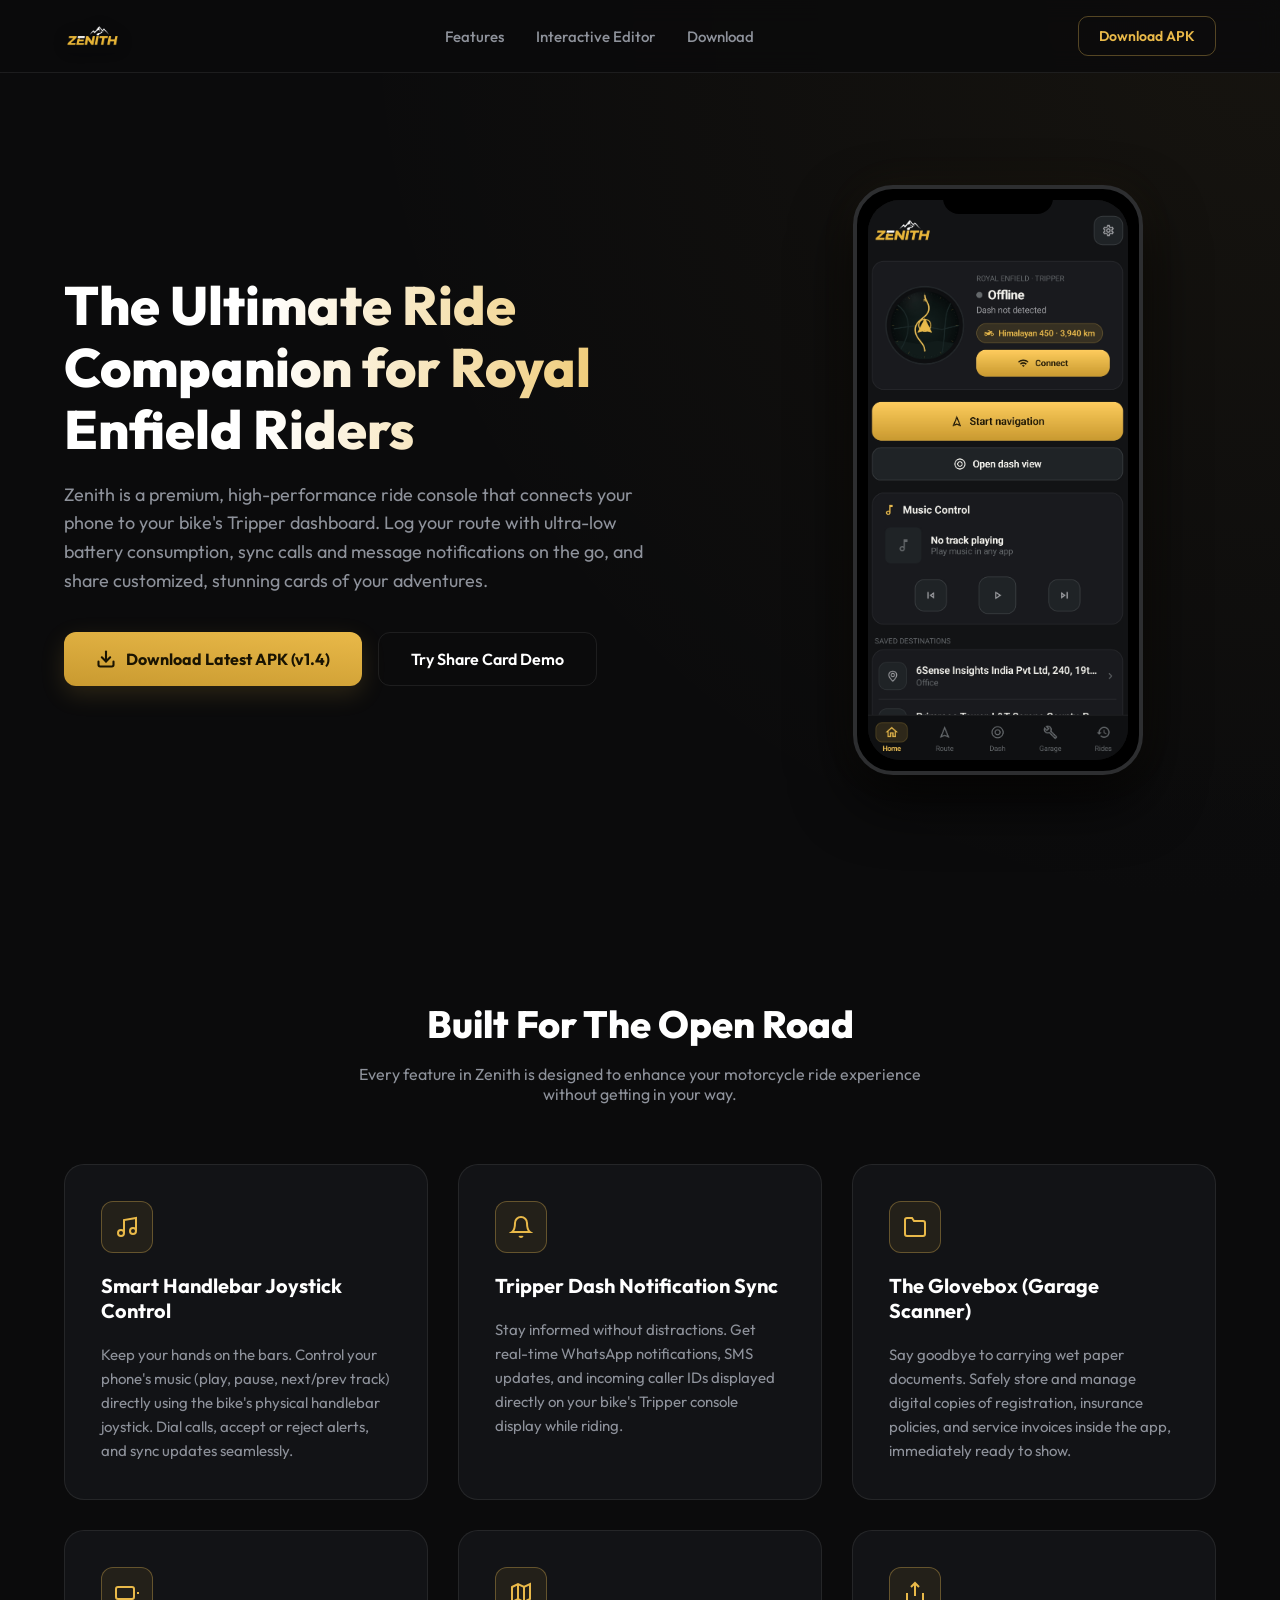
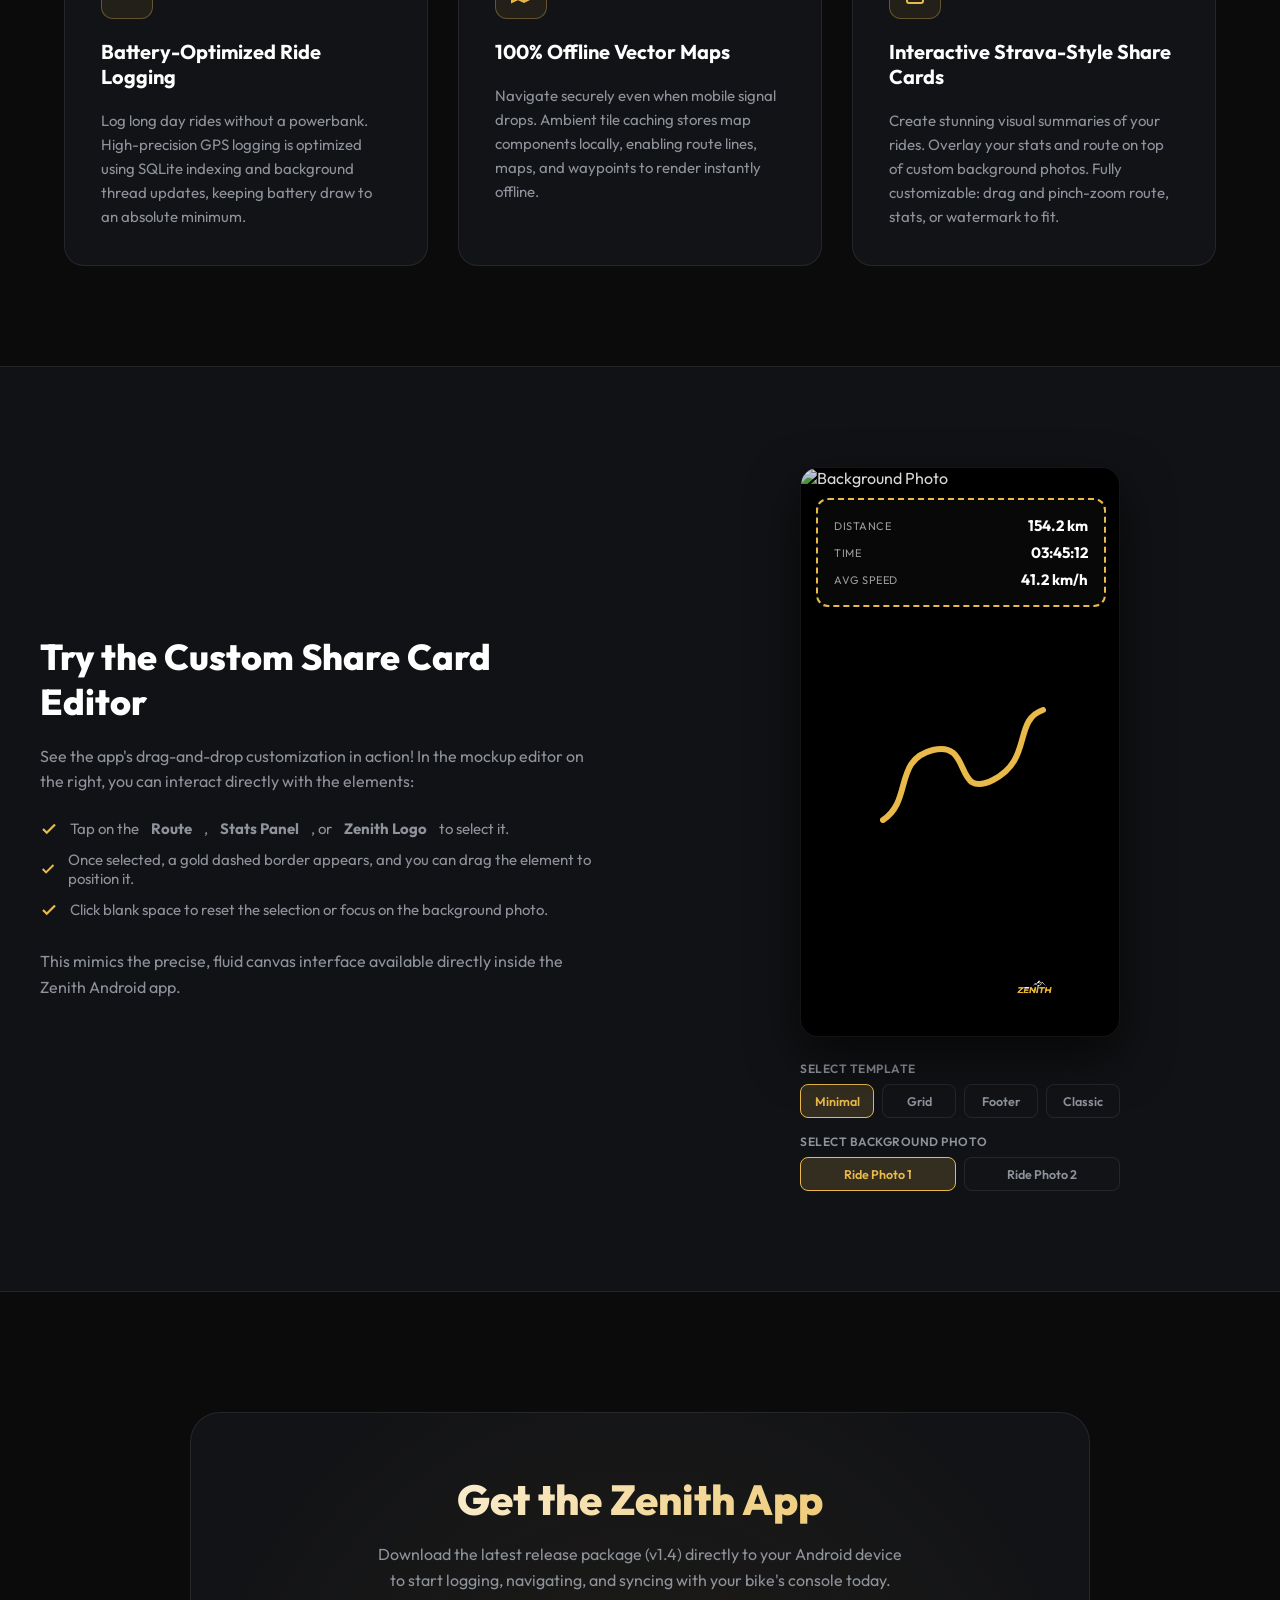
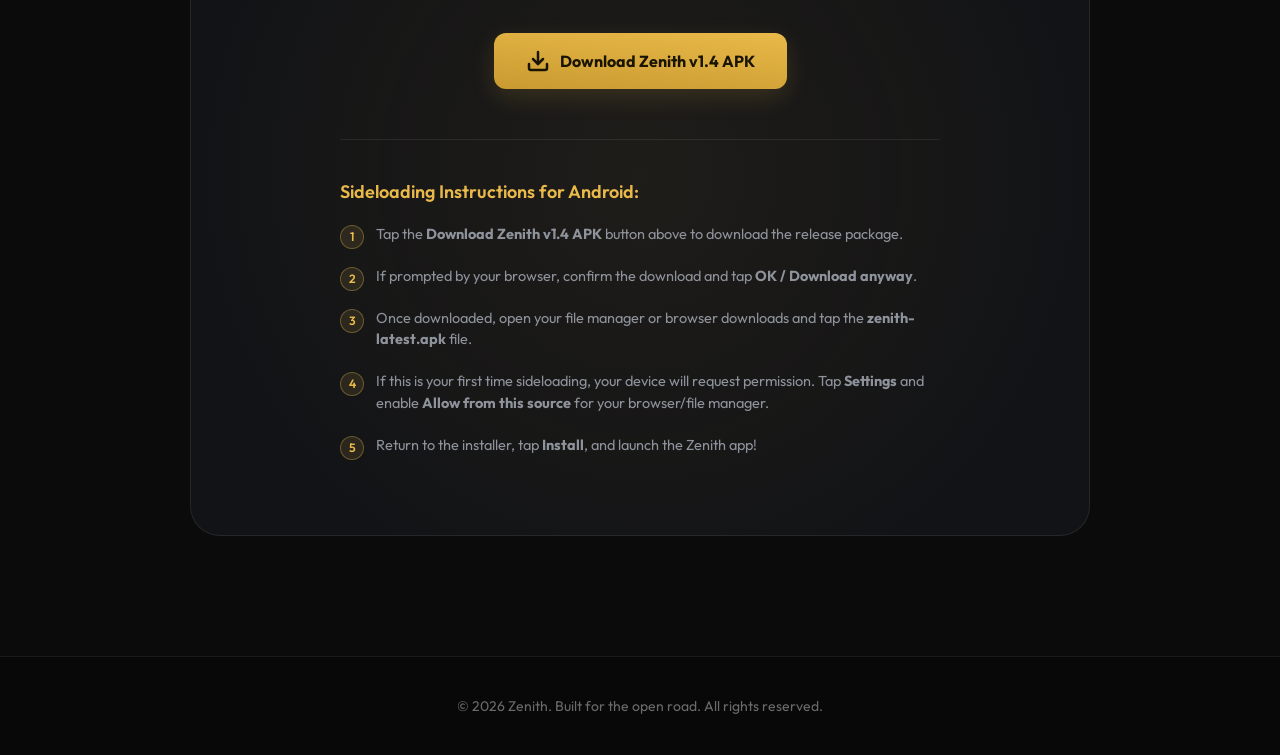
==== index.html @ 47ffc541 "feat: set default background to user ride 1, use yellow logo in header and watermark" ====
<!DOCTYPE html>
<html lang="en">
<head>
    <meta charset="UTF-8">
    <meta name="viewport" content="width=device-width, initial-scale=1.0">
    <title>Zenith — The Ultimate Ride Companion</title>
    <meta name="description" content="Zenith is a premium bike navigation, logging, and smart motorcycle console integration app. Control music via handlebars and customize beautiful sharing cards.">
    <link rel="stylesheet" href="styles.css">
</head>
<body>

    <!-- Header Navigation -->
    <header>
        <div class="nav-container">
            <div class="logo-section">
                <!-- Directly using the Zenith Yellow Logo on Header -->
                <img src="assets/Zenith_Yellow_logo.png" alt="Zenith Logo" class="logo-img-text">
            </div>
            <nav>
                <ul>
                    <li><a href="#features">Features</a></li>
                    <li><a href="#interactive">Interactive Editor</a></li>
                    <li><a href="#download">Download</a></li>
                </ul>
            </nav>
            <a href="#download" class="btn-header">Download APK</a>
        </div>
    </header>

    <!-- Hero Section -->
    <section class="hero" id="home">
        <div class="hero-container">
            <div class="hero-info">
                <h1>The Ultimate Ride Companion for Royal Enfield Riders</h1>
                <p>Zenith is a premium, high-performance ride console that connects your phone to your bike's Tripper dashboard. Log your route with ultra-low battery consumption, sync calls and message notifications on the go, and share customized, stunning cards of your adventures.</p>
                <div class="cta-group">
                    <a href="#download" class="btn-primary">
                        <svg width="20" height="20" viewBox="0 0 24 24" fill="none" stroke="currentColor" stroke-width="2.5" stroke-linecap="round" stroke-linejoin="round"><path d="M21 15v4a2 2 0 0 1-2 2H5a2 2 0 0 1-2-2v-4"></path><polyline points="7 10 12 15 17 10"></polyline><line x1="12" y1="15" x2="12" y2="3"></line></svg>
                        Download Latest APK (v1.4)
                    </a>
                    <a href="#interactive" class="btn-secondary">Try Share Card Demo</a>
                </div>
            </div>
            <div class="hero-mockup">
                <div class="phone-wrapper">
                    <div class="phone-notch"></div>
                    <div class="phone-screen">
                        <div class="slider-container">
                            <!-- Screenshots fading slides -->
                            <div class="slide active"><img src="assets/Screenshot_20260630_100911_Zenith.jpg" alt="Zenith Ride History"></div>
                            <div class="slide"><img src="assets/Screenshot_20260630_100918_Zenith.jpg" alt="Zenith Screen 2"></div>
                            <div class="slide"><img src="assets/Screenshot_20260630_100927_Zenith.jpg" alt="Zenith Screen 3"></div>
                            <div class="slide"><img src="assets/Screenshot_20260630_100934_Zenith.jpg" alt="Zenith Screen 4"></div>
                            <div class="slide"><img src="assets/Screenshot_20260630_100940_Zenith.jpg" alt="Zenith Screen 5"></div>
                            <div class="slide"><img src="assets/Screenshot_20260630_100944_Zenith.jpg" alt="Zenith Screen 6"></div>
                            <div class="slide"><img src="assets/Screenshot_20260630_100951_Zenith.jpg" alt="Zenith Screen 7"></div>
                            <div class="slide"><img src="assets/Screenshot_20260630_101001_Zenith.jpg" alt="Zenith Screen 8"></div>
                            <div class="slide"><img src="assets/Screenshot_20260630_101005_Zenith.jpg" alt="Zenith Screen 9"></div>
                        </div>
                    </div>
                </div>
            </div>
        </div>
    </section>

    <!-- Core Features Grid -->
    <section class="features" id="features">
        <div class="section-header">
            <h2>Built For The Open Road</h2>
            <p>Every feature in Zenith is designed to enhance your motorcycle ride experience without getting in your way.</p>
        </div>
        <div class="features-grid">
            <div class="feature-card">
                <div class="feature-icon-wrapper">
                    <!-- Joystick/music SVG -->
                    <svg viewBox="0 0 24 24" fill="none" stroke="currentColor" stroke-width="2"><path d="M9 18V5l12-2v13"></path><circle cx="6" cy="18" r="3"></circle><circle cx="18" cy="16" r="3"></circle></svg>
                </div>
                <h3>Smart Handlebar Joystick Control</h3>
                <p>Keep your hands on the bars. Control your phone's music (play, pause, next/prev track) directly using the bike's physical handlebar joystick. Dial calls, accept or reject alerts, and sync updates seamlessly.</p>
            </div>
            
            <div class="feature-card">
                <div class="feature-icon-wrapper">
                    <!-- Notification Bell SVG -->
                    <svg viewBox="0 0 24 24" fill="none" stroke="currentColor" stroke-width="2"><path d="M18 8A6 6 0 0 0 6 8c0 7-3 9-3 9h18s-3-2-3-9"></path><path d="M13.73 21a2 2 0 0 1-3.46 0"></path></svg>
                </div>
                <h3>Tripper Dash Notification Sync</h3>
                <p>Stay informed without distractions. Get real-time WhatsApp notifications, SMS updates, and incoming caller IDs displayed directly on your bike's Tripper console display while riding.</p>
            </div>

            <div class="feature-card">
                <div class="feature-icon-wrapper">
                    <!-- Folder SVG -->
                    <svg viewBox="0 0 24 24" fill="none" stroke="currentColor" stroke-width="2"><path d="M22 19a2 2 0 0 1-2 2H4a2 2 0 0 1-2-2V5a2 2 0 0 1 2-2h5l2 3h9a2 2 0 0 1 2 2z"></path></svg>
                </div>
                <h3>The Glovebox (Garage Scanner)</h3>
                <p>Say goodbye to carrying wet paper documents. Safely store and manage digital copies of registration, insurance policies, and service invoices inside the app, immediately ready to show.</p>
            </div>

            <div class="feature-card">
                <div class="feature-icon-wrapper">
                    <!-- Battery SVG -->
                    <svg viewBox="0 0 24 24" fill="none" stroke="currentColor" stroke-width="2"><rect x="1" y="6" width="18" height="12" rx="2" ry="2"></rect><line x1="23" y1="11" x2="23" y2="13"></line></svg>
                </div>
                <h3>Battery-Optimized Ride Logging</h3>
                <p>Log long day rides without a powerbank. High-precision GPS logging is optimized using SQLite indexing and background thread updates, keeping battery draw to an absolute minimum.</p>
            </div>

            <div class="feature-card">
                <div class="feature-icon-wrapper">
                    <!-- Offline map SVG -->
                    <svg viewBox="0 0 24 24" fill="none" stroke="currentColor" stroke-width="2"><polygon points="3 6 9 3 15 6 21 3 21 18 15 21 9 18 3 21"></polygon><line x1="9" y1="3" x2="9" y2="18"></line><line x1="15" y1="6" x2="15" y2="21"></line></svg>
                </div>
                <h3>100% Offline Vector Maps</h3>
                <p>Navigate securely even when mobile signal drops. Ambient tile caching stores map components locally, enabling route lines, maps, and waypoints to render instantly offline.</p>
            </div>

            <div class="feature-card">
                <div class="feature-icon-wrapper">
                    <!-- Share card / Crop SVG -->
                    <svg viewBox="0 0 24 24" fill="none" stroke="currentColor" stroke-width="2"><path d="M4 12v8a2 2 0 0 0 2 2h12a2 2 0 0 0 2-2v-8"></path><polyline points="16 6 12 2 8 6"></polyline><line x1="12" y1="2" x2="12" y2="15"></line></svg>
                </div>
                <h3>Interactive Strava-Style Share Cards</h3>
                <p>Create stunning visual summaries of your rides. Overlay your stats and route on top of custom background photos. Fully customizable: drag and pinch-zoom route, stats, or watermark to fit.</p>
            </div>
        </div>
    </section>

    <!-- Interactive Editor Demo Section -->
    <section class="interactive-section" id="interactive">
        <div class="interactive-container">
            <div class="interactive-info">
                <h2>Try the Custom Share Card Editor</h2>
                <p>See the app's drag-and-drop customization in action! In the mockup editor on the right, you can interact directly with the elements:</p>
                <ul>
                    <li>
                        <svg viewBox="0 0 24 24" fill="none" stroke="currentColor" stroke-width="3"><polyline points="20 6 9 17 4 12"></polyline></svg>
                        Tap on the <strong>Route</strong>, <strong>Stats Panel</strong>, or <strong>Zenith Logo</strong> to select it.
                    </li>
                    <li>
                        <svg viewBox="0 0 24 24" fill="none" stroke="currentColor" stroke-width="3"><polyline points="20 6 9 17 4 12"></polyline></svg>
                        Once selected, a gold dashed border appears, and you can drag the element to position it.
                    </li>
                    <li>
                        <svg viewBox="0 0 24 24" fill="none" stroke="currentColor" stroke-width="3"><polyline points="20 6 9 17 4 12"></polyline></svg>
                        Click blank space to reset the selection or focus on the background photo.
                    </li>
                </ul>
                <p>This mimics the precise, fluid canvas interface available directly inside the Zenith Android app.</p>
            </div>
            
            <div class="editor-frame">
                <!-- Interactive canvas -->
                <div class="share-canvas-container">
                    <!-- Defaults to User Ride 1 -->
                    <img src="assets/user_ride_1.jpg" alt="Background Photo" class="canvas-bg">
                    
                    <!-- Draggable components -->
                    <!-- 1. Stats layout (Dynamic contents replaced by script.js) -->
                    <div class="draggable stats-overlay selected" style="top: 30px; left: 15px;"></div>
                    
                    <!-- 2. Route Path (Vector SVG Overlay) -->
                    <div class="draggable route-overlay" style="top: 220px; left: 60px;">
                        <svg width="200" height="150" viewBox="0 0 200 150" fill="none">
                            <path d="M 20 130 C 50 110, 30 70, 70 60 C 110 50, 90 110, 130 90 C 170 70, 150 30, 180 20" stroke="#E9B949" stroke-width="6" stroke-linecap="round" stroke-linejoin="round" />
                        </svg>
                    </div>
                    
                    <!-- 3. Watermark Logo (Vector PNG Overlay - using Zenith Yellow Logo) -->
                    <div class="draggable watermark-overlay" style="top: 500px; left: 200px;">
                        <img src="assets/Zenith_Yellow_logo.png" alt="Zenith Watermark" class="watermark-logo">
                    </div>
                    
                    <!-- Draggable photo outline boundary indicator -->
                    <div class="canvas-interactive-overlay"></div>
                </div>

                <!-- Template & Background Customizer Controls -->
                <div class="editor-controls">
                    <div class="control-group">
                        <label>Select Template</label>
                        <div class="template-selector">
                            <button class="control-btn active" data-template="Minimal">Minimal</button>
                            <button class="control-btn" data-template="Grid">Grid</button>
                            <button class="control-btn" data-template="Footer">Footer</button>
                            <button class="control-btn" data-template="Classic">Classic</button>
                        </div>
                    </div>
                    <div class="control-group">
                        <label>Select Background Photo</label>
                        <div class="bg-selector">
                            <button class="control-btn active" data-bg="assets/user_ride_1.jpg">Ride Photo 1</button>
                            <button class="control-btn" data-bg="assets/user_ride_2.jpg">Ride Photo 2</button>
                        </div>
                    </div>
                </div>
            </div>
        </div>
    </section>

    <!-- Download Section -->
    <section class="download-section" id="download">
        <div class="download-box">
            <h2>Get the Zenith App</h2>
            <p>Download the latest release package (v1.4) directly to your Android device to start logging, navigating, and syncing with your bike's console today.</p>
            
            <a href="releases/zenith-latest.apk" class="btn-primary" download>
                <svg width="24" height="24" viewBox="0 0 24 24" fill="none" stroke="currentColor" stroke-width="2.5" stroke-linecap="round" stroke-linejoin="round"><path d="M21 15v4a2 2 0 0 1-2 2H5a2 2 0 0 1-2-2v-4"></path><polyline points="7 10 12 15 17 10"></polyline><line x1="12" y1="15" x2="12" y2="3"></line></svg>
                Download Zenith v1.4 APK
            </a>
            
            <div class="sideload-steps">
                <h3>Sideloading Instructions for Android:</h3>
                <ol>
                    <li>Tap the <strong>Download Zenith v1.4 APK</strong> button above to download the release package.</li>
                    <li>If prompted by your browser, confirm the download and tap <strong>OK / Download anyway</strong>.</li>
                    <li>Once downloaded, open your file manager or browser downloads and tap the <strong>zenith-latest.apk</strong> file.</li>
                    <li>If this is your first time sideloading, your device will request permission. Tap <strong>Settings</strong> and enable <strong>Allow from this source</strong> for your browser/file manager.</li>
                    <li>Return to the installer, tap <strong>Install</strong>, and launch the Zenith app!</li>
                </ol>
            </div>
        </div>
    </section>

    <!-- Footer -->
    <footer>
        <p>&copy; 2026 Zenith. Built for the open road. All rights reserved.</p>
    </footer>

    <script src="script.js"></script>
</body>
</html>
---- styles.css ----
@import url('https://fonts.googleapis.com/css2?family=Outfit:wght@300;400;500;600;700;800&display=swap');

:root {
    --bg-dark: #0B0B0C;
    --bg-card: #121316;
    --bg-card-hover: #1A1B20;
    --gold-primary: rgba(255, 205, 94, 0.1);
    --gold-accent: #E9B949;
    --gold-dark: #C99A30;
    --text-primary: #FFFFFF;
    --text-secondary: #8E929B;
    --border-color: rgba(255, 255, 255, 0.08);
    --border-hover: rgba(255, 255, 255, 0.15);
    --gold-border: rgba(255, 205, 94, 0.3);
}

* {
    margin: 0;
    padding: 0;
    box-sizing: border-box;
    font-family: 'Outfit', sans-serif;
    scroll-behavior: smooth;
}

body {
    background-color: var(--bg-dark);
    color: var(--text-primary);
    overflow-x: hidden;
}

/* Scrollbar Customization */
::-webkit-scrollbar {
    width: 8px;
}
::-webkit-scrollbar-track {
    background: var(--bg-dark);
}
::-webkit-scrollbar-thumb {
    background: #25262B;
    border-radius: 4px;
}
::-webkit-scrollbar-thumb:hover {
    background: var(--gold-accent);
}

/* Header */
header {
    position: fixed;
    top: 0;
    left: 0;
    width: 100%;
    z-index: 1000;
    background: rgba(11, 11, 12, 0.8);
    backdrop-filter: blur(12px);
    border-bottom: 1px solid var(--border-color);
    transition: background 0.3s ease;
}

.nav-container {
    max-width: 1200px;
    margin: 0 auto;
    padding: 16px 24px;
    display: flex;
    justify-content: space-between;
    align-items: center;
}

.logo-section {
    display: flex;
    align-items: center;
}

.logo-img-text {
    height: 32px;
    width: auto;
    filter: drop-shadow(0px 2px 8px rgba(0,0,0,0.3));
}

nav ul {
    display: flex;
    list-style: none;
    gap: 32px;
}

nav ul li a {
    color: var(--text-secondary);
    text-decoration: none;
    font-size: 15px;
    font-weight: 500;
    transition: color 0.3s ease;
}

nav ul li a:hover {
    color: var(--gold-accent);
}

.btn-header {
    padding: 10px 20px;
    border-radius: 10px;
    background: transparent;
    color: var(--gold-accent);
    border: 1px solid var(--gold-border);
    font-weight: 600;
    font-size: 14px;
    text-decoration: none;
    transition: all 0.3s ease;
}

.btn-header:hover {
    background: var(--gold-accent);
    color: #1A1402;
    border-color: var(--gold-accent);
    box-shadow: 0 4px 15px rgba(233, 185, 73, 0.2);
}

/* Hero Section */
.hero {
    min-height: 100vh;
    padding-top: 120px;
    padding-bottom: 60px;
    display: flex;
    align-items: center;
    background: radial-gradient(circle at top right, rgba(233, 185, 73, 0.05), transparent 60%);
    position: relative;
}

.hero::after {
    content: '';
    position: absolute;
    bottom: 0;
    left: 0;
    width: 100%;
    height: 150px;
    background: linear-gradient(to top, var(--bg-dark), transparent);
    z-index: 1;
}

.hero-container {
    max-width: 1200px;
    margin: 0 auto;
    padding: 0 24px;
    display: grid;
    grid-template-columns: 1.2fr 0.8fr;
    gap: 60px;
    align-items: center;
    position: relative;
    z-index: 2;
}

.hero-info h1 {
    font-size: 54px;
    font-weight: 800;
    line-height: 1.15;
    margin-bottom: 20px;
    background: linear-gradient(to right, #FFFFFF 30%, #E9B949 100%);
    -webkit-background-clip: text;
    -webkit-text-fill-color: transparent;
}

.hero-info p {
    font-size: 18px;
    color: var(--text-secondary);
    line-height: 1.6;
    margin-bottom: 36px;
    max-width: 580px;
}

.cta-group {
    display: flex;
    gap: 16px;
    flex-wrap: wrap;
}

.btn-primary {
    padding: 16px 32px;
    border-radius: 12px;
    background: linear-gradient(185deg, var(--gold-accent), var(--gold-dark));
    color: #1A1402;
    text-decoration: none;
    font-weight: 700;
    font-size: 16px;
    display: inline-flex;
    align-items: center;
    gap: 10px;
    border: none;
    transition: all 0.3s ease;
    box-shadow: 0 8px 24px rgba(233, 185, 73, 0.15);
}

.btn-primary:hover {
    transform: translateY(-2px);
    box-shadow: 0 12px 30px rgba(233, 185, 73, 0.25);
}

.btn-secondary {
    padding: 16px 32px;
    border-radius: 12px;
    background: transparent;
    color: var(--text-primary);
    text-decoration: none;
    font-weight: 600;
    font-size: 16px;
    border: 1px solid var(--border-color);
    transition: all 0.3s ease;
}

.btn-secondary:hover {
    background: rgba(255, 255, 255, 0.05);
    border-color: var(--text-secondary);
}

/* Phone Mockup Slider */
.hero-mockup {
    display: flex;
    justify-content: center;
    position: relative;
}

.phone-wrapper {
    width: 290px;
    height: 590px;
    background: #000000;
    border-radius: 40px;
    padding: 11px;
    border: 4px solid #2d2e30;
    box-shadow: 0 25px 60px rgba(0,0,0,0.8), 0 0 40px rgba(233, 185, 73, 0.05);
    position: relative;
    overflow: hidden;
}

.phone-screen {
    width: 100%;
    height: 100%;
    border-radius: 32px;
    overflow: hidden;
    position: relative;
    background: #111;
}

.phone-notch {
    position: absolute;
    top: 0;
    left: 50%;
    transform: translateX(-50%);
    width: 110px;
    height: 25px;
    background: #000000;
    border-bottom-left-radius: 16px;
    border-bottom-right-radius: 16px;
    z-index: 100;
}

.slider-container {
    width: 100%;
    height: 100%;
    position: relative;
}

.slide {
    position: absolute;
    top: 0;
    left: 0;
    width: 100%;
    height: 100%;
    opacity: 0;
    transition: opacity 0.8s ease-in-out;
}

.slide.active {
    opacity: 1;
}

.slide img {
    width: 100%;
    height: 100%;
    object-fit: cover;
}

/* Features Section */
.features {
    padding: 100px 24px;
    max-width: 1200px;
    margin: 0 auto;
}

.section-header {
    text-align: center;
    margin-bottom: 60px;
}

.section-header h2 {
    font-size: 38px;
    font-weight: 800;
    margin-bottom: 16px;
}

.section-header p {
    color: var(--text-secondary);
    font-size: 16px;
    max-width: 600px;
    margin: 0 auto;
}

.features-grid {
    display: grid;
    grid-template-columns: repeat(auto-fit, minmax(280px, 1fr));
    gap: 30px;
}

.feature-card {
    background: var(--bg-card);
    border: 1px solid var(--border-color);
    border-radius: 20px;
    padding: 36px;
    transition: all 0.3s ease;
    display: flex;
    flex-direction: column;
    gap: 20px;
}

.feature-card:hover {
    transform: translateY(-5px);
    background: var(--bg-card-hover);
    border-color: var(--border-hover);
    box-shadow: 0 10px 30px rgba(0,0,0,0.3);
}

.feature-icon-wrapper {
    height: 52px;
    width: 52px;
    border-radius: 12px;
    background: rgba(233, 185, 73, 0.08);
    border: 1px solid var(--gold-border);
    display: flex;
    align-items: center;
    justify-content: center;
    color: var(--gold-accent);
}

.feature-icon-wrapper svg {
    width: 24px;
    height: 24px;
}

.feature-card h3 {
    font-size: 20px;
    font-weight: 700;
}

.feature-card p {
    color: var(--text-secondary);
    font-size: 15px;
    line-height: 1.6;
}

/* Interactive Share Card Demo */
.interactive-section {
    padding: 100px 24px;
    background: #111215;
    border-top: 1px solid var(--border-color);
    border-bottom: 1px solid var(--border-color);
}

.interactive-container {
    max-width: 1200px;
    margin: 0 auto;
    display: grid;
    grid-template-columns: 1fr 1fr;
    gap: 80px;
    align-items: center;
}

.interactive-info h2 {
    font-size: 36px;
    font-weight: 800;
    margin-bottom: 20px;
}

.interactive-info p {
    color: var(--text-secondary);
    font-size: 16px;
    line-height: 1.6;
    margin-bottom: 24px;
}

.interactive-info ul {
    list-style: none;
    margin-bottom: 30px;
}

.interactive-info ul li {
    display: flex;
    align-items: center;
    gap: 12px;
    margin-bottom: 12px;
    font-size: 15px;
    color: var(--text-secondary);
}

.interactive-info ul li svg {
    color: var(--gold-accent);
    width: 18px;
    height: 18px;
}

/* Interactive Share Canvas styling */
.editor-frame {
    display: flex;
    flex-direction: column;
    align-items: center;
    justify-content: center;
}

.share-canvas-container {
    width: 320px;
    height: 570px; /* 9:16 aspect ratio scaled */
    background: #000;
    border-radius: 18px;
    position: relative;
    box-shadow: 0 20px 50px rgba(0,0,0,0.6);
    overflow: hidden;
    user-select: none;
    border: 1px solid var(--border-color);
}

.canvas-bg {
    position: absolute;
    width: 100%;
    height: 100%;
    object-fit: cover;
    opacity: 0.85;
    transition: opacity 0.3s ease;
}

.canvas-interactive-overlay {
    position: absolute;
    width: 100%;
    height: 100%;
    top: 0;
    left: 0;
    z-index: 5;
    border: 2px dashed transparent;
    border-radius: 18px;
    pointer-events: none;
}

.canvas-interactive-overlay.selected {
    border-color: rgba(255, 205, 94, 0.4);
}

/* Custom Draggable Overlays styling */
.draggable {
    position: absolute;
    cursor: move;
    border: 2px dashed transparent;
    z-index: 10;
}

.draggable:hover {
    border-color: rgba(255, 205, 94, 0.4);
}

.draggable.selected {
    border: 2px dashed var(--gold-accent) !important;
    border-radius: 12px;
}

.stats-overlay {
    width: 290px;
    padding: 16px;
    background: rgba(11, 11, 12, 0.75);
    backdrop-filter: blur(10px);
    border-radius: 12px;
    display: flex;
    flex-direction: column;
}

.stat-row {
    display: flex;
    justify-content: space-between;
    align-items: center;
    margin-bottom: 8px;
}

.stat-row:last-child {
    margin-bottom: 0;
}

.stat-row.center {
    flex-direction: column;
    gap: 2px;
    align-items: center;
    margin-bottom: 12px;
}

.stat-row.center:last-child {
    margin-bottom: 0;
}

.stats-grid {
    display: grid;
    grid-template-columns: repeat(3, 1fr);
    text-align: center;
    gap: 8px;
}

.stats-grid-2x2 {
    display: grid;
    grid-template-columns: repeat(2, 1fr);
    gap: 12px;
    margin-top: 10px;
}

.grid-header {
    border-bottom: 1px solid rgba(255, 255, 255, 0.1);
    padding-bottom: 6px;
    margin-bottom: 6px;
}

.grid-title {
    font-size: 13px;
    font-weight: 700;
    color: var(--gold-accent);
}

.grid-date {
    font-size: 10px;
    color: rgba(255, 255, 255, 0.5);
}

.stat-col {
    display: flex;
    flex-direction: column;
    gap: 4px;
}

.stat-lbl {
    font-size: 11px;
    text-transform: uppercase;
    letter-spacing: 0.5px;
    color: rgba(255, 255, 255, 0.6);
}

.stat-val {
    font-size: 15px;
    font-weight: 700;
    color: var(--text-primary);
}

.route-overlay {
    width: 200px;
    height: 150px;
    filter: drop-shadow(0px 4px 10px rgba(0,0,0,0.5));
}

.watermark-overlay {
    display: flex;
    align-items: center;
    gap: 8px;
    background: rgba(0, 0, 0, 0.4);
    backdrop-filter: blur(4px);
    padding: 6px 12px;
    border-radius: 20px;
}

.watermark-logo {
    height: 22px;
    width: auto;
}

.watermark-text {
    font-size: 13px;
    font-weight: 700;
    letter-spacing: 1px;
    color: var(--text-primary);
}

/* Editor Controls Panels */
.editor-controls {
    margin-top: 24px;
    display: flex;
    flex-direction: column;
    gap: 16px;
    width: 320px;
}

.control-group {
    display: flex;
    flex-direction: column;
    gap: 8px;
}

.control-group label {
    font-size: 12px;
    font-weight: 600;
    color: var(--text-secondary);
    text-transform: uppercase;
    letter-spacing: 0.5px;
}

.template-selector, .bg-selector {
    display: flex;
    gap: 8px;
    flex-wrap: wrap;
}

.control-btn {
    flex: 1;
    padding: 8px 12px;
    border-radius: 8px;
    background: var(--bg-card);
    border: 1px solid var(--border-color);
    color: var(--text-secondary);
    font-size: 12.5px;
    font-weight: 600;
    cursor: pointer;
    transition: all 0.3s ease;
    text-align: center;
    white-space: nowrap;
}

.control-btn:hover {
    background: var(--bg-card-hover);
    color: var(--text-primary);
}

.control-btn.active {
    background: rgba(255, 205, 94, 0.15);
    border-color: var(--gold-accent);
    color: var(--gold-accent);
}

/* Download Section */
.download-section {
    padding: 120px 24px;
    max-width: 1200px;
    margin: 0 auto;
    text-align: center;
}

.download-box {
    background: radial-gradient(circle at center, rgba(233, 185, 73, 0.06), transparent 80%), var(--bg-card);
    border: 1px solid var(--border-color);
    border-radius: 30px;
    padding: 60px 40px;
    max-width: 900px;
    margin: 0 auto;
}

.download-box h2 {
    font-size: 42px;
    font-weight: 800;
    margin-bottom: 16px;
    background: linear-gradient(135deg, #FFFFFF 0%, #E9B949 100%);
    -webkit-background-clip: text;
    -webkit-text-fill-color: transparent;
}

.download-box p {
    color: var(--text-secondary);
    font-size: 16px;
    line-height: 1.6;
    margin-bottom: 40px;
    max-width: 540px;
    margin-left: auto;
    margin-right: auto;
}

.sideload-steps {
    margin-top: 50px;
    text-align: left;
    max-width: 600px;
    margin-left: auto;
    margin-right: auto;
    border-top: 1px solid var(--border-color);
    padding-top: 40px;
}

.sideload-steps h3 {
    font-size: 18px;
    font-weight: 600;
    margin-bottom: 20px;
    color: var(--gold-accent);
}

.sideload-steps ol {
    list-style: none;
    counter-reset: steps-counter;
}

.sideload-steps ol li {
    position: relative;
    padding-left: 36px;
    margin-bottom: 20px;
    color: var(--text-secondary);
    font-size: 14.5px;
    line-height: 1.5;
}

.sideload-steps ol li::before {
    content: counter(steps-counter);
    counter-increment: steps-counter;
    position: absolute;
    left: 0;
    top: 2px;
    width: 22px;
    height: 22px;
    background: rgba(255, 205, 94, 0.1);
    border: 1px solid var(--gold-border);
    border-radius: 50%;
    color: var(--gold-accent);
    display: flex;
    align-items: center;
    justify-content: center;
    font-size: 12px;
    font-weight: 600;
}

/* Footer */
footer {
    border-top: 1px solid var(--border-color);
    background: #080809;
    padding: 40px 24px;
    text-align: center;
}

footer p {
    color: rgba(255, 255, 255, 0.4);
    font-size: 14px;
}

/* Responsive queries */
@media (max-width: 992px) {
    .hero-container {
        grid-template-columns: 1fr;
        text-align: center;
        gap: 50px;
    }
    
    .hero-info h1 {
        font-size: 42px;
    }
    
    .hero-info p {
        margin-left: auto;
        margin-right: auto;
    }
    
    .cta-group {
        justify-content: center;
    }
    
    .interactive-container {
        grid-template-columns: 1fr;
        gap: 50px;
    }
}

@media (max-width: 768px) {
    nav ul {
        display: none;
    }
    
    .hero-info h1 {
        font-size: 36px;
    }
}

@media (max-width: 480px) {
    .hero-info h1 {
        font-size: 32px;
    }
    
    .phone-wrapper {
        width: 260px;
        height: 530px;
    }
    
    .share-canvas-container {
        width: 280px;
        height: 497px; /* 9:16 aspect ratio scaled */
    }
    
    .stats-overlay {
        width: 250px;
        padding: 12px;
    }
    
    .stat-val {
        font-size: 13px;
    }
    
    .route-overlay {
        width: 160px;
        height: 120px;
    }
    
    .route-overlay svg {
        width: 160px;
        height: 120px;
    }
    
    .watermark-overlay {
        padding: 4px 8px;
    }
    
    .watermark-text {
        font-size: 11px;
    }
    
    .editor-controls {
        width: 280px;
    }
    
    .control-btn {
        font-size: 11px;
        padding: 6px 10px;
    }
}
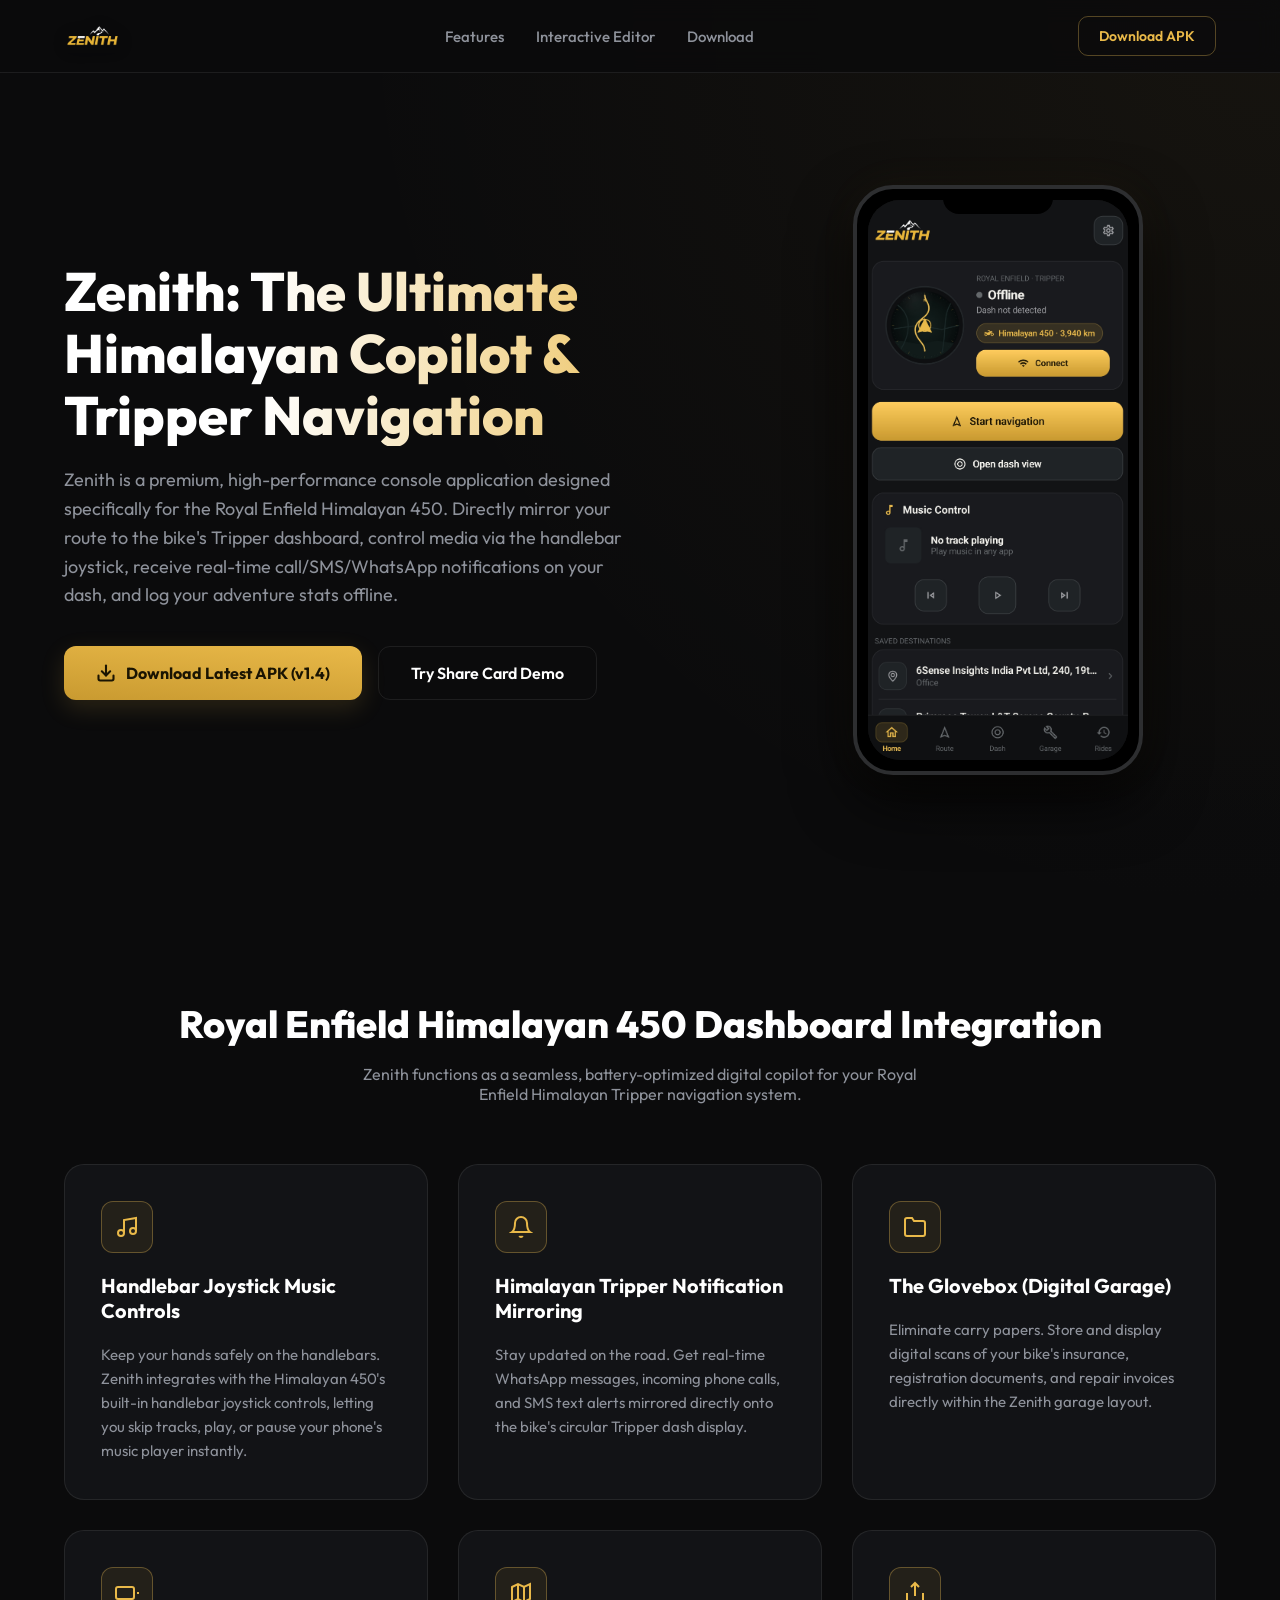
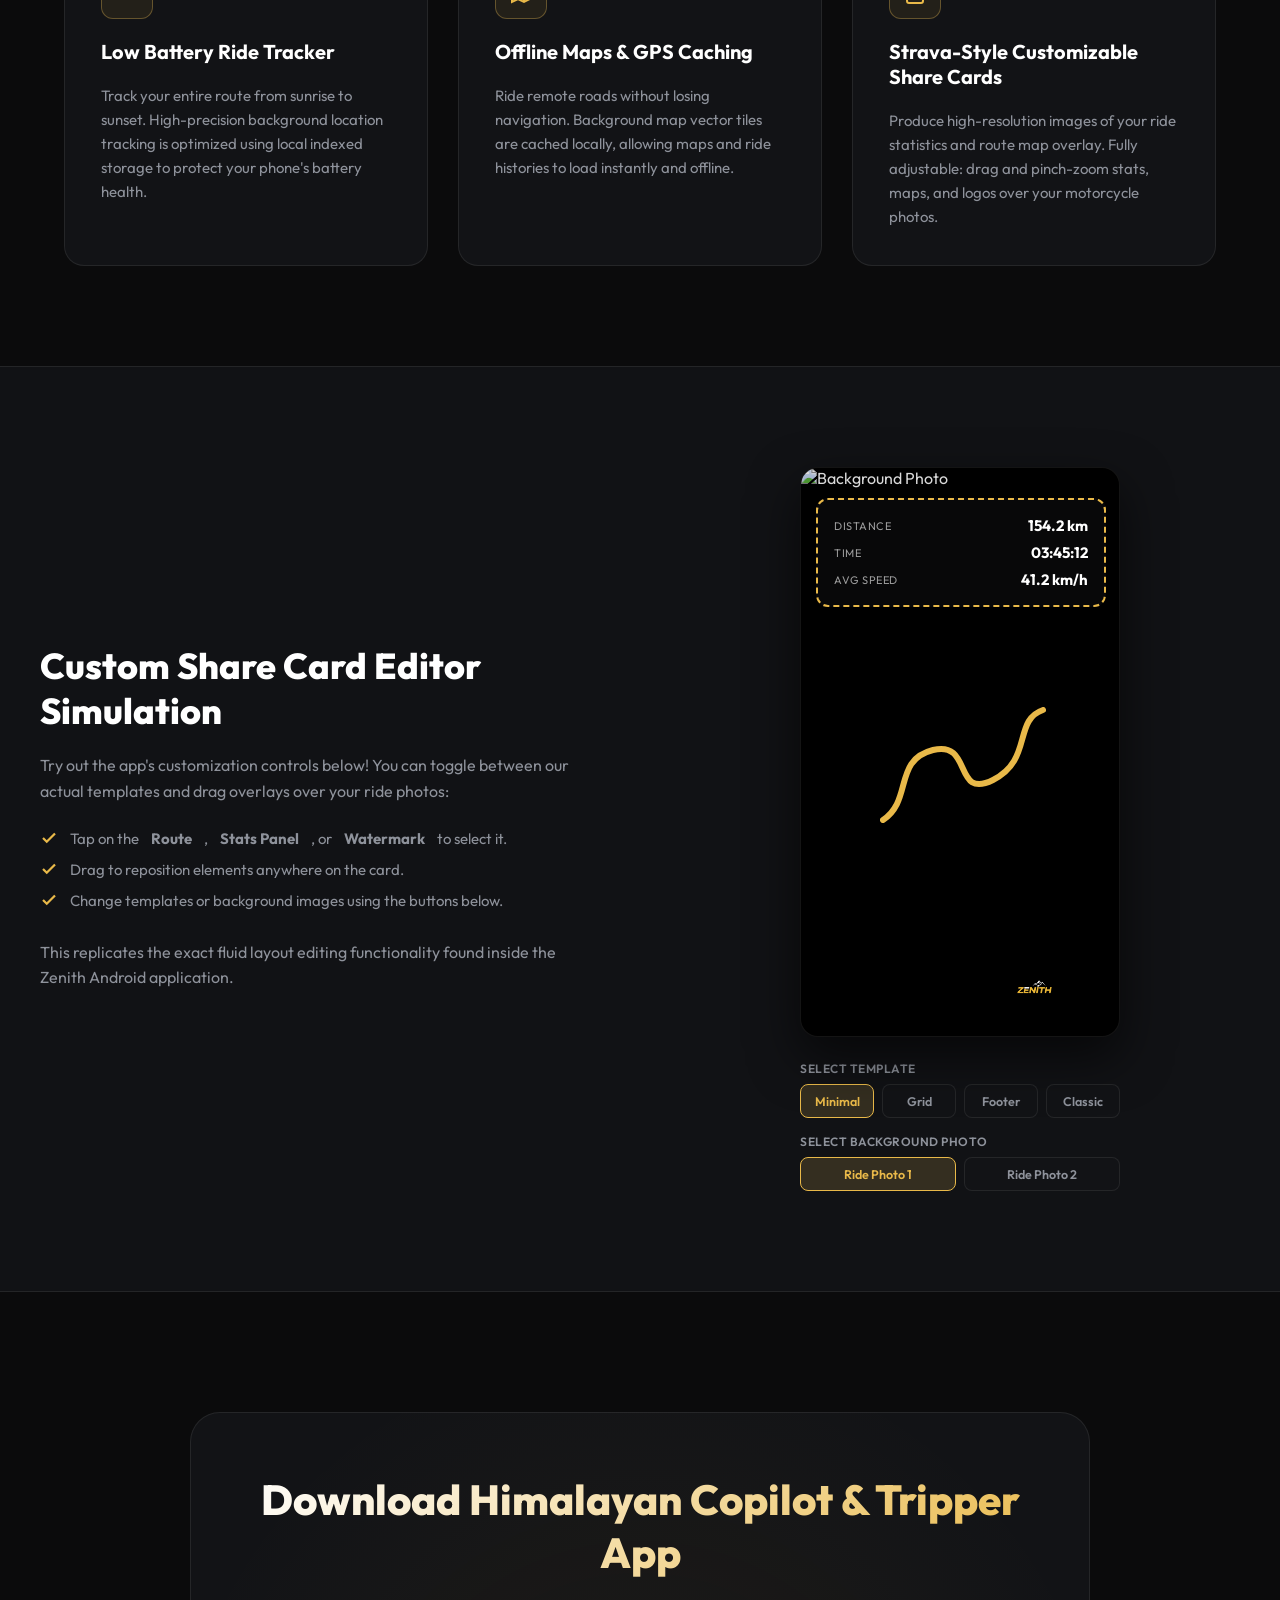
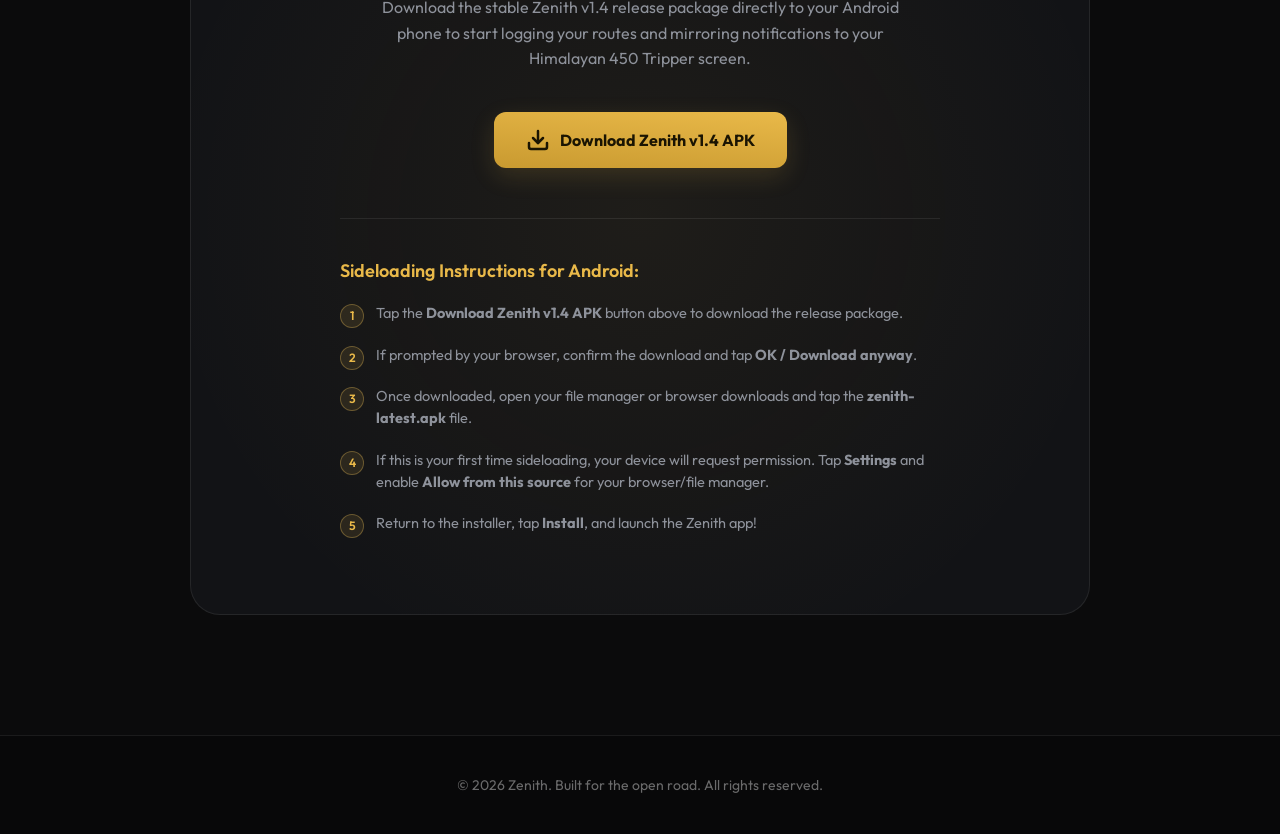
==== commit 901e8d39: "seo: integrate strong keywords, OG tags, Schema metadata, and keyword-dense headings" ====
--- a/index.html
+++ b/index.html
@@ -3,8 +3,45 @@
 <head>
     <meta charset="UTF-8">
     <meta name="viewport" content="width=device-width, initial-scale=1.0">
-    <title>Zenith — The Ultimate Ride Companion</title>
-    <meta name="description" content="Zenith is a premium bike navigation, logging, and smart motorcycle console integration app. Control music via handlebars and customize beautiful sharing cards.">
+    
+    <!-- Core SEO Meta Tags -->
+    <title>Zenith — Royal Enfield Himalayan Tripper Navigation & Copilot App</title>
+    <meta name="description" content="Zenith is the ultimate companion & copilot for the Royal Enfield Himalayan 450. Sync your phone navigation to the Tripper dashboard, control music via handlebar joystick, get SMS/WhatsApp notifications on Tripper, log routes offline, and share customizable cards.">
+    <meta name="keywords" content="Zenith, Himalayan Copilot, Himalayan Tripper, Royal Enfield Himalayan Tripper, Himalayan 450, Royal Enfield Tripper, Bike Navigation, Tripper Navigation, motorcycle GPS logging, Strava for motorcycles, motorcycle dashboard, RE Tripper console, Zenith app">
+    <meta name="author" content="Zenith">
+    <meta name="robots" content="index, follow">
+    
+    <!-- Open Graph (Facebook/WhatsApp/Telegram/Discord) -->
+    <meta property="og:title" content="Zenith — Royal Enfield Himalayan Tripper Navigation & Copilot App">
+    <meta property="og:description" content="Premium motorcycle dashboard integration for the Royal Enfield Himalayan 450 Tripper screen. Handlebar music controls, calls sync, WhatsApp alerts, and movable share cards.">
+    <meta property="og:image" content="https://raw.githubusercontent.com/iamakkkhil/Zenith-Bike-Navigator/main/assets/Zenith_Yellow_logo.png">
+    <meta property="og:url" content="https://iamakkkhil.github.io/Zenith-Bike-Navigator/">
+    <meta property="og:type" content="website">
+    
+    <!-- Twitter Cards -->
+    <meta name="twitter:card" content="summary_large_image">
+    <meta name="twitter:title" content="Zenith — Royal Enfield Himalayan Tripper Navigation & Copilot App">
+    <meta name="twitter:description" content="Control music via handlebars, dial calls, and get WhatsApp notifications on your Himalayan 450 Tripper screen.">
+    <meta name="twitter:image" content="https://raw.githubusercontent.com/iamakkkhil/Zenith-Bike-Navigator/main/assets/Zenith_Yellow_logo.png">
+
+    <!-- Schema.org JSON-LD Structured Data for Search Engines -->
+    <script type="application/ld+json">
+    {
+      "@context": "https://schema.org",
+      "@type": "MobileApplication",
+      "name": "Zenith Bike Navigator",
+      "operatingSystem": "Android",
+      "applicationCategory": "NavigationApplication",
+      "description": "Premium bike navigation and motorcycle dashboard console integration app for Royal Enfield Himalayan 450 Tripper screen.",
+      "downloadUrl": "https://iamakkkhil.github.io/Zenith-Bike-Navigator/releases/zenith-latest.apk",
+      "offers": {
+        "@type": "Offer",
+        "price": "0.00",
+        "priceCurrency": "USD"
+      }
+    }
+    </script>
+    
     <link rel="stylesheet" href="styles.css">
 </head>
 <body>
@@ -31,8 +68,8 @@
     <section class="hero" id="home">
         <div class="hero-container">
             <div class="hero-info">
-                <h1>The Ultimate Ride Companion for Royal Enfield Riders</h1>
-                <p>Zenith is a premium, high-performance ride console that connects your phone to your bike's Tripper dashboard. Log your route with ultra-low battery consumption, sync calls and message notifications on the go, and share customized, stunning cards of your adventures.</p>
+                <h1>Zenith: The Ultimate Himalayan Copilot & Tripper Navigation</h1>
+                <p>Zenith is a premium, high-performance console application designed specifically for the Royal Enfield Himalayan 450. Directly mirror your route to the bike's Tripper dashboard, control media via the handlebar joystick, receive real-time call/SMS/WhatsApp notifications on your dash, and log your adventure stats offline.</p>
                 <div class="cta-group">
                     <a href="#download" class="btn-primary">
                         <svg width="20" height="20" viewBox="0 0 24 24" fill="none" stroke="currentColor" stroke-width="2.5" stroke-linecap="round" stroke-linejoin="round"><path d="M21 15v4a2 2 0 0 1-2 2H5a2 2 0 0 1-2-2v-4"></path><polyline points="7 10 12 15 17 10"></polyline><line x1="12" y1="15" x2="12" y2="3"></line></svg>
@@ -47,15 +84,15 @@
                     <div class="phone-screen">
                         <div class="slider-container">
                             <!-- Screenshots fading slides -->
-                            <div class="slide active"><img src="assets/Screenshot_20260630_100911_Zenith.jpg" alt="Zenith Ride History"></div>
-                            <div class="slide"><img src="assets/Screenshot_20260630_100918_Zenith.jpg" alt="Zenith Screen 2"></div>
-                            <div class="slide"><img src="assets/Screenshot_20260630_100927_Zenith.jpg" alt="Zenith Screen 3"></div>
-                            <div class="slide"><img src="assets/Screenshot_20260630_100934_Zenith.jpg" alt="Zenith Screen 4"></div>
-                            <div class="slide"><img src="assets/Screenshot_20260630_100940_Zenith.jpg" alt="Zenith Screen 5"></div>
-                            <div class="slide"><img src="assets/Screenshot_20260630_100944_Zenith.jpg" alt="Zenith Screen 6"></div>
-                            <div class="slide"><img src="assets/Screenshot_20260630_100951_Zenith.jpg" alt="Zenith Screen 7"></div>
-                            <div class="slide"><img src="assets/Screenshot_20260630_101001_Zenith.jpg" alt="Zenith Screen 8"></div>
-                            <div class="slide"><img src="assets/Screenshot_20260630_101005_Zenith.jpg" alt="Zenith Screen 9"></div>
+                            <div class="slide active"><img src="assets/Screenshot_20260630_100911_Zenith.jpg" alt="Zenith Ride History - Royal Enfield Himalayan Tripper"></div>
+                            <div class="slide"><img src="assets/Screenshot_20260630_100918_Zenith.jpg" alt="Zenith Himalayan Copilot Navigation"></div>
+                            <div class="slide"><img src="assets/Screenshot_20260630_100927_Zenith.jpg" alt="Himalayan 450 Ride Analytics"></div>
+                            <div class="slide"><img src="assets/Screenshot_20260630_100934_Zenith.jpg" alt="Zenith Bluetooth Connectivity"></div>
+                            <div class="slide"><img src="assets/Screenshot_20260630_100940_Zenith.jpg" alt="Himalayan Tripper Maps Settings"></div>
+                            <div class="slide"><img src="assets/Screenshot_20260630_100944_Zenith.jpg" alt="Zenith Digital Garage Document Safe"></div>
+                            <div class="slide"><img src="assets/Screenshot_20260630_100951_Zenith.jpg" alt="Tripper Navigation Dashboard"></div>
+                            <div class="slide"><img src="assets/Screenshot_20260630_101001_Zenith.jpg" alt="Zenith Media & Call Screen"></div>
+                            <div class="slide"><img src="assets/Screenshot_20260630_101005_Zenith.jpg" alt="Zenith Custom Sharing Editor"></div>
                         </div>
                     </div>
                 </div>
@@ -66,8 +103,8 @@
     <!-- Core Features Grid -->
     <section class="features" id="features">
         <div class="section-header">
-            <h2>Built For The Open Road</h2>
-            <p>Every feature in Zenith is designed to enhance your motorcycle ride experience without getting in your way.</p>
+            <h2>Royal Enfield Himalayan 450 Dashboard Integration</h2>
+            <p>Zenith functions as a seamless, battery-optimized digital copilot for your Royal Enfield Himalayan Tripper navigation system.</p>
         </div>
         <div class="features-grid">
             <div class="feature-card">
@@ -75,8 +112,8 @@
                     <!-- Joystick/music SVG -->
                     <svg viewBox="0 0 24 24" fill="none" stroke="currentColor" stroke-width="2"><path d="M9 18V5l12-2v13"></path><circle cx="6" cy="18" r="3"></circle><circle cx="18" cy="16" r="3"></circle></svg>
                 </div>
-                <h3>Smart Handlebar Joystick Control</h3>
-                <p>Keep your hands on the bars. Control your phone's music (play, pause, next/prev track) directly using the bike's physical handlebar joystick. Dial calls, accept or reject alerts, and sync updates seamlessly.</p>
+                <h3>Handlebar Joystick Music Controls</h3>
+                <p>Keep your hands safely on the handlebars. Zenith integrates with the Himalayan 450's built-in handlebar joystick controls, letting you skip tracks, play, or pause your phone's music player instantly.</p>
             </div>
             
             <div class="feature-card">
@@ -84,8 +121,8 @@
                     <!-- Notification Bell SVG -->
                     <svg viewBox="0 0 24 24" fill="none" stroke="currentColor" stroke-width="2"><path d="M18 8A6 6 0 0 0 6 8c0 7-3 9-3 9h18s-3-2-3-9"></path><path d="M13.73 21a2 2 0 0 1-3.46 0"></path></svg>
                 </div>
-                <h3>Tripper Dash Notification Sync</h3>
-                <p>Stay informed without distractions. Get real-time WhatsApp notifications, SMS updates, and incoming caller IDs displayed directly on your bike's Tripper console display while riding.</p>
+                <h3>Himalayan Tripper Notification Mirroring</h3>
+                <p>Stay updated on the road. Get real-time WhatsApp messages, incoming phone calls, and SMS text alerts mirrored directly onto the bike's circular Tripper dash display.</p>
             </div>
 
             <div class="feature-card">
@@ -93,8 +130,8 @@
                     <!-- Folder SVG -->
                     <svg viewBox="0 0 24 24" fill="none" stroke="currentColor" stroke-width="2"><path d="M22 19a2 2 0 0 1-2 2H4a2 2 0 0 1-2-2V5a2 2 0 0 1 2-2h5l2 3h9a2 2 0 0 1 2 2z"></path></svg>
                 </div>
-                <h3>The Glovebox (Garage Scanner)</h3>
-                <p>Say goodbye to carrying wet paper documents. Safely store and manage digital copies of registration, insurance policies, and service invoices inside the app, immediately ready to show.</p>
+                <h3>The Glovebox (Digital Garage)</h3>
+                <p>Eliminate carry papers. Store and display digital scans of your bike's insurance, registration documents, and repair invoices directly within the Zenith garage layout.</p>
             </div>
 
             <div class="feature-card">
@@ -102,8 +139,8 @@
                     <!-- Battery SVG -->
                     <svg viewBox="0 0 24 24" fill="none" stroke="currentColor" stroke-width="2"><rect x="1" y="6" width="18" height="12" rx="2" ry="2"></rect><line x1="23" y1="11" x2="23" y2="13"></line></svg>
                 </div>
-                <h3>Battery-Optimized Ride Logging</h3>
-                <p>Log long day rides without a powerbank. High-precision GPS logging is optimized using SQLite indexing and background thread updates, keeping battery draw to an absolute minimum.</p>
+                <h3>Low Battery Ride Tracker</h3>
+                <p>Track your entire route from sunrise to sunset. High-precision background location tracking is optimized using local indexed storage to protect your phone's battery health.</p>
             </div>
 
             <div class="feature-card">
@@ -111,8 +148,8 @@
                     <!-- Offline map SVG -->
                     <svg viewBox="0 0 24 24" fill="none" stroke="currentColor" stroke-width="2"><polygon points="3 6 9 3 15 6 21 3 21 18 15 21 9 18 3 21"></polygon><line x1="9" y1="3" x2="9" y2="18"></line><line x1="15" y1="6" x2="15" y2="21"></line></svg>
                 </div>
-                <h3>100% Offline Vector Maps</h3>
-                <p>Navigate securely even when mobile signal drops. Ambient tile caching stores map components locally, enabling route lines, maps, and waypoints to render instantly offline.</p>
+                <h3>Offline Maps & GPS Caching</h3>
+                <p>Ride remote roads without losing navigation. Background map vector tiles are cached locally, allowing maps and ride histories to load instantly and offline.</p>
             </div>
 
             <div class="feature-card">
@@ -120,8 +157,8 @@
                     <!-- Share card / Crop SVG -->
                     <svg viewBox="0 0 24 24" fill="none" stroke="currentColor" stroke-width="2"><path d="M4 12v8a2 2 0 0 0 2 2h12a2 2 0 0 0 2-2v-8"></path><polyline points="16 6 12 2 8 6"></polyline><line x1="12" y1="2" x2="12" y2="15"></line></svg>
                 </div>
-                <h3>Interactive Strava-Style Share Cards</h3>
-                <p>Create stunning visual summaries of your rides. Overlay your stats and route on top of custom background photos. Fully customizable: drag and pinch-zoom route, stats, or watermark to fit.</p>
+                <h3>Strava-Style Customizable Share Cards</h3>
+                <p>Produce high-resolution images of your ride statistics and route map overlay. Fully adjustable: drag and pinch-zoom stats, maps, and logos over your motorcycle photos.</p>
             </div>
         </div>
     </section>
@@ -130,23 +167,23 @@
     <section class="interactive-section" id="interactive">
         <div class="interactive-container">
             <div class="interactive-info">
-                <h2>Try the Custom Share Card Editor</h2>
-                <p>See the app's drag-and-drop customization in action! In the mockup editor on the right, you can interact directly with the elements:</p>
+                <h2>Custom Share Card Editor Simulation</h2>
+                <p>Try out the app's customization controls below! You can toggle between our actual templates and drag overlays over your ride photos:</p>
                 <ul>
                     <li>
                         <svg viewBox="0 0 24 24" fill="none" stroke="currentColor" stroke-width="3"><polyline points="20 6 9 17 4 12"></polyline></svg>
-                        Tap on the <strong>Route</strong>, <strong>Stats Panel</strong>, or <strong>Zenith Logo</strong> to select it.
+                        Tap on the <strong>Route</strong>, <strong>Stats Panel</strong>, or <strong>Watermark</strong> to select it.
                     </li>
                     <li>
                         <svg viewBox="0 0 24 24" fill="none" stroke="currentColor" stroke-width="3"><polyline points="20 6 9 17 4 12"></polyline></svg>
-                        Once selected, a gold dashed border appears, and you can drag the element to position it.
+                        Drag to reposition elements anywhere on the card.
                     </li>
                     <li>
                         <svg viewBox="0 0 24 24" fill="none" stroke="currentColor" stroke-width="3"><polyline points="20 6 9 17 4 12"></polyline></svg>
-                        Click blank space to reset the selection or focus on the background photo.
+                        Change templates or background images using the buttons below.
                     </li>
                 </ul>
-                <p>This mimics the precise, fluid canvas interface available directly inside the Zenith Android app.</p>
+                <p>This replicates the exact fluid layout editing functionality found inside the Zenith Android application.</p>
             </div>
             
             <div class="editor-frame">
@@ -201,8 +238,8 @@
     <!-- Download Section -->
     <section class="download-section" id="download">
         <div class="download-box">
-            <h2>Get the Zenith App</h2>
-            <p>Download the latest release package (v1.4) directly to your Android device to start logging, navigating, and syncing with your bike's console today.</p>
+            <h2>Download Himalayan Copilot & Tripper App</h2>
+            <p>Download the stable Zenith v1.4 release package directly to your Android phone to start logging your routes and mirroring notifications to your Himalayan 450 Tripper screen.</p>
             
             <a href="releases/zenith-latest.apk" class="btn-primary" download>
                 <svg width="24" height="24" viewBox="0 0 24 24" fill="none" stroke="currentColor" stroke-width="2.5" stroke-linecap="round" stroke-linejoin="round"><path d="M21 15v4a2 2 0 0 1-2 2H5a2 2 0 0 1-2-2v-4"></path><polyline points="7 10 12 15 17 10"></polyline><line x1="12" y1="15" x2="12" y2="3"></line></svg>
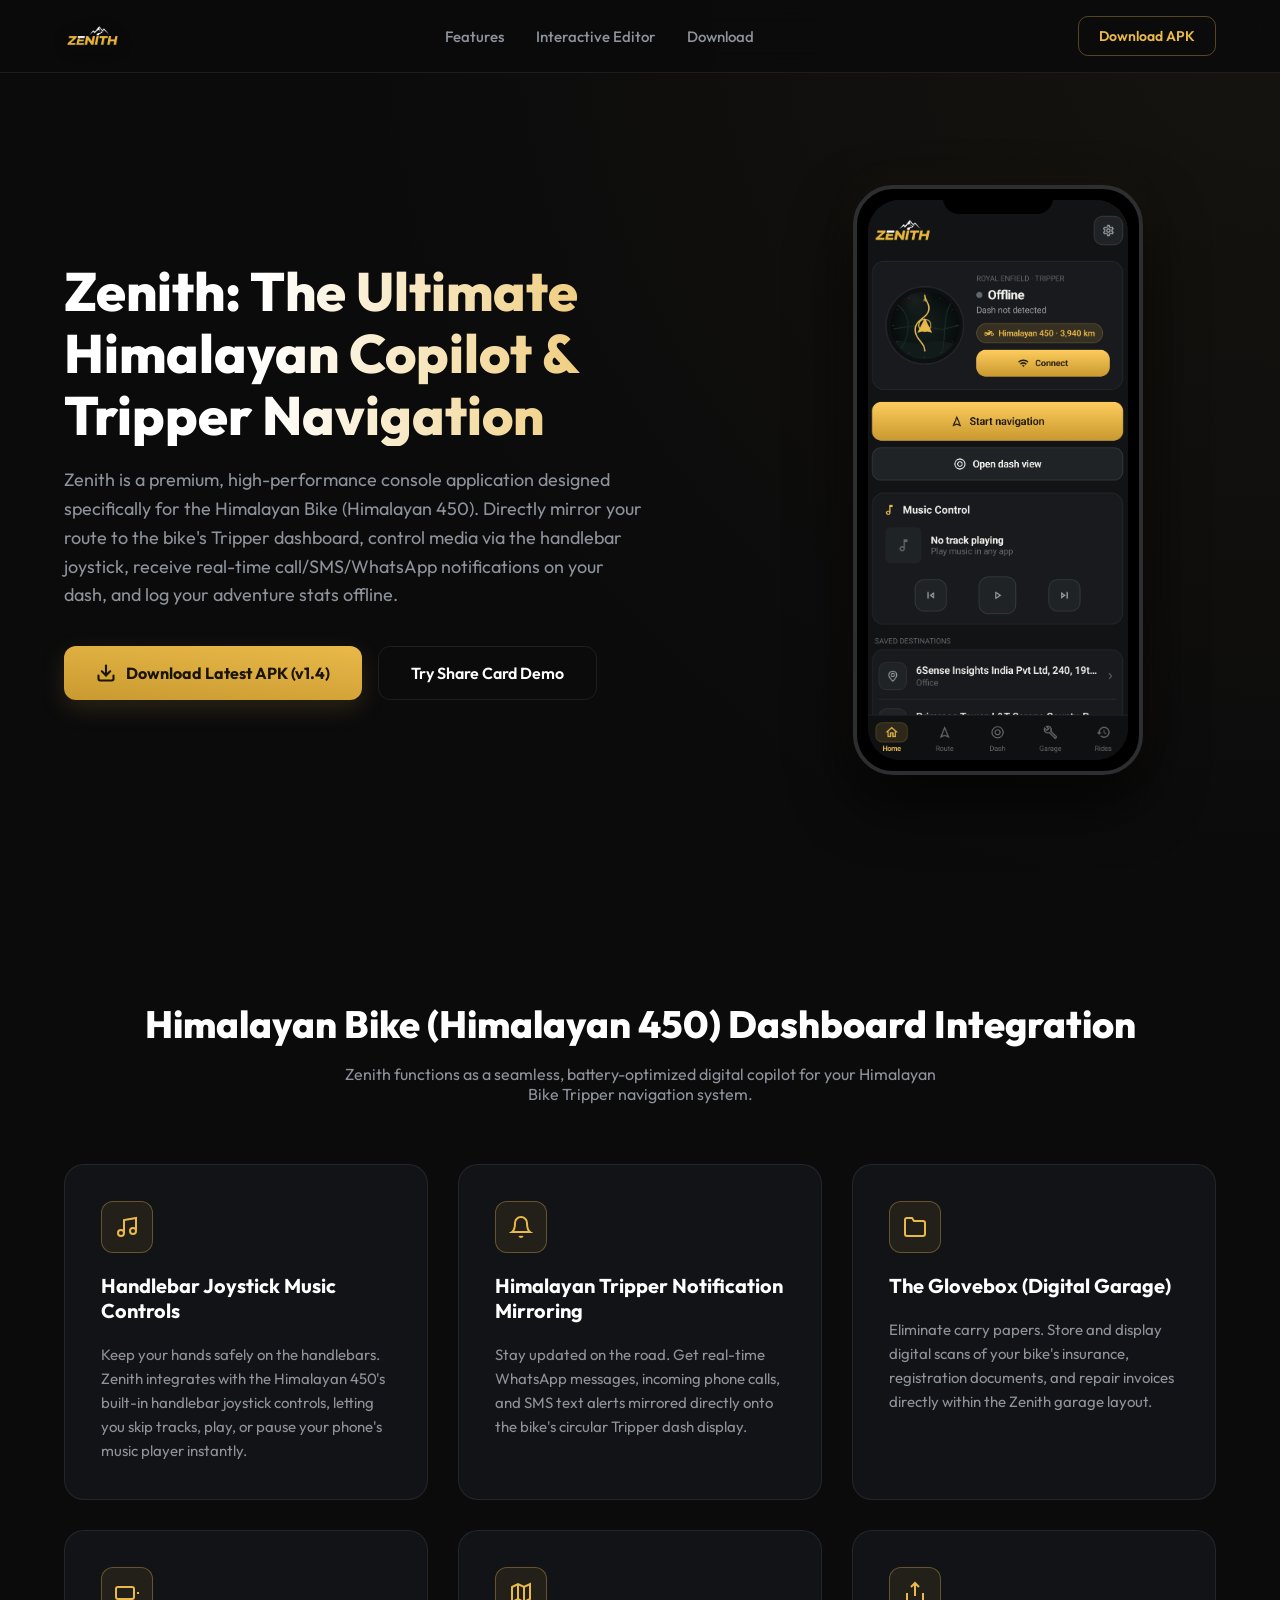
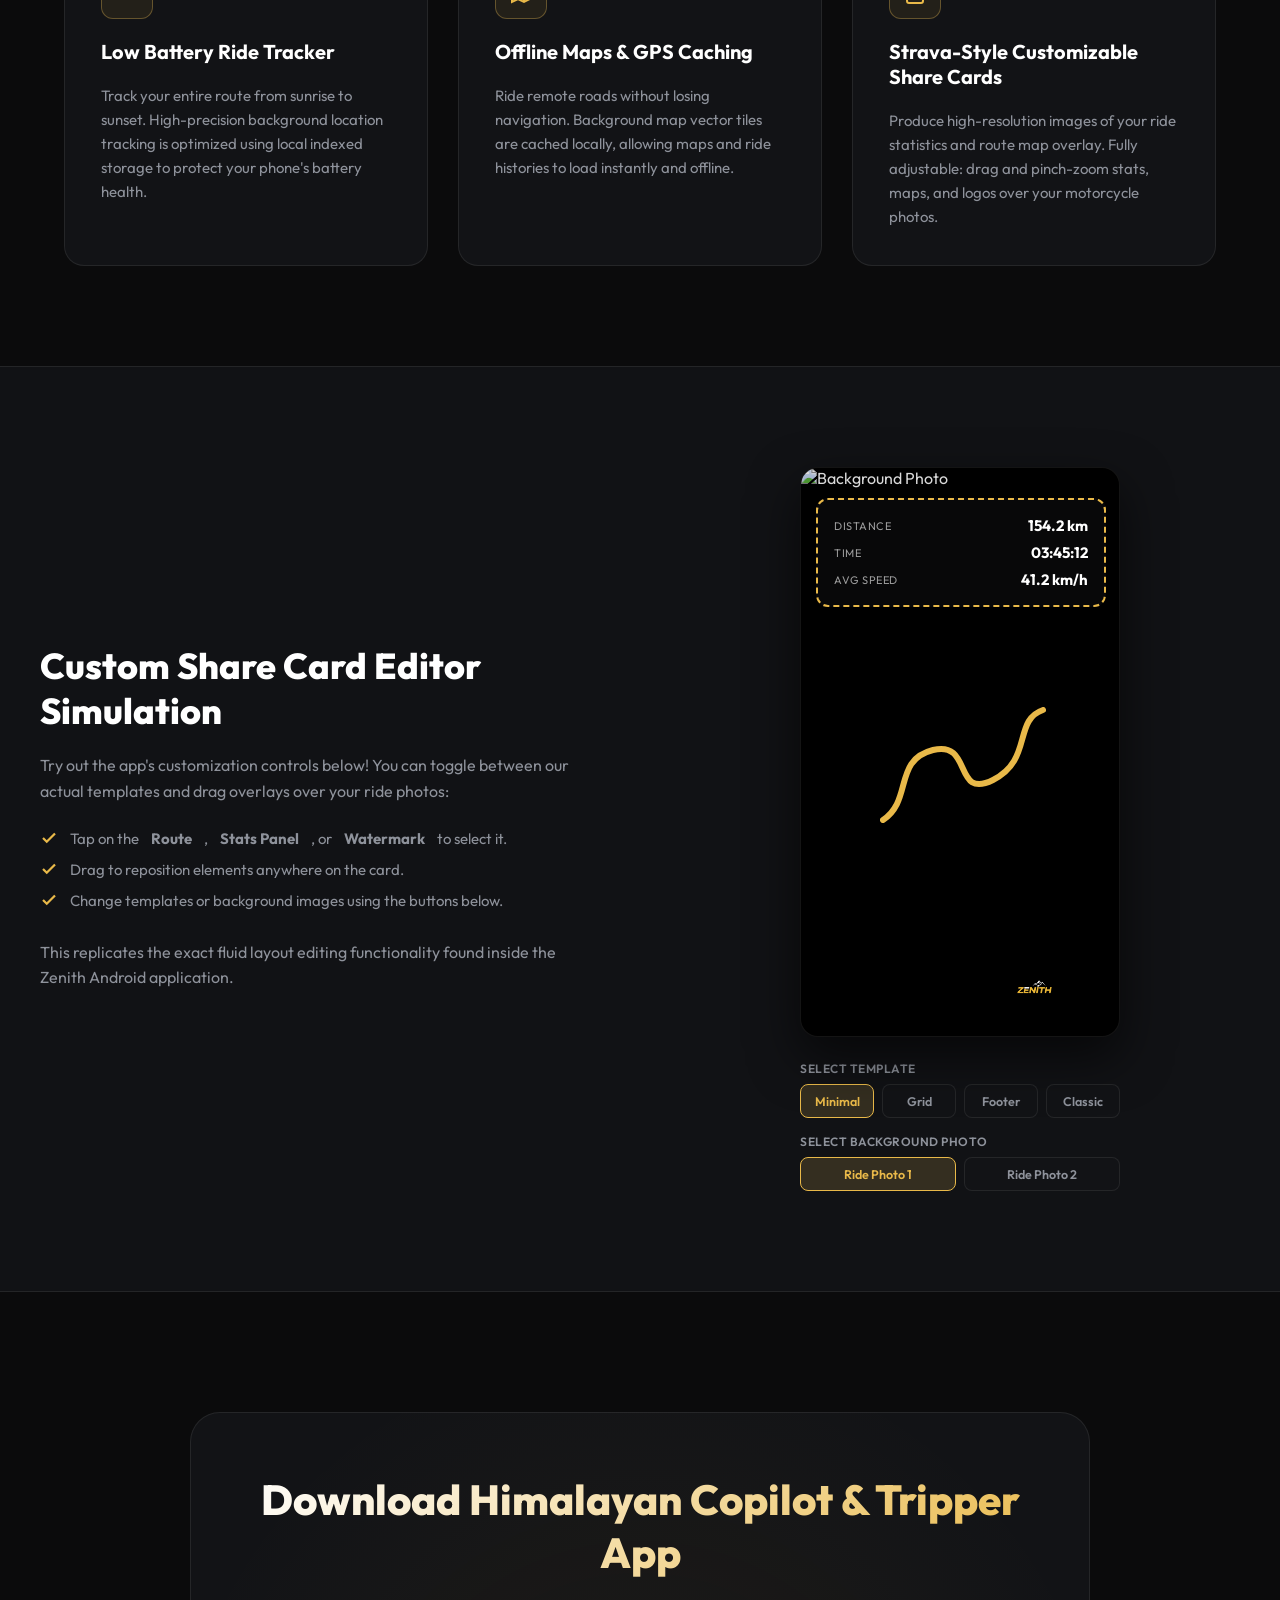
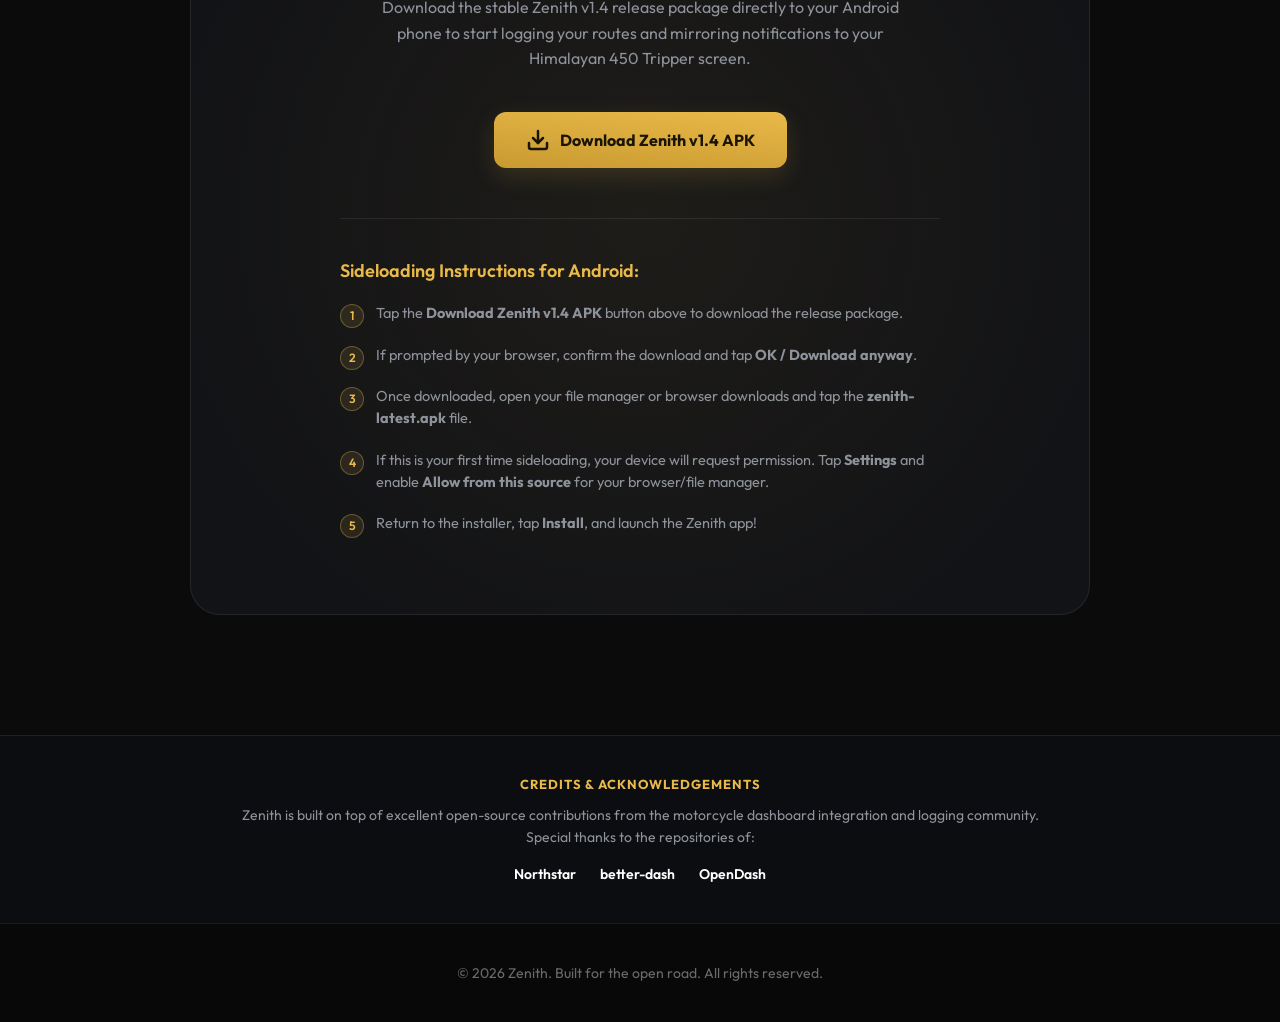
==== commit 0ee424fb: "copy: replace Royal Enfield brand name with Himalayan Bike and add open source repo credits" ====
--- a/index.html
+++ b/index.html
@@ -3,25 +3,26 @@
 <head>
     <meta charset="UTF-8">
     <meta name="viewport" content="width=device-width, initial-scale=1.0">
+    <meta name="google-site-verification" content="JFgV-Aah9YuDnxkVsHTCw4Cas9ghSJDX8iri1TY3zR0" />
     
     <!-- Core SEO Meta Tags -->
-    <title>Zenith — Royal Enfield Himalayan Tripper Navigation & Copilot App</title>
-    <meta name="description" content="Zenith is the ultimate companion & copilot for the Royal Enfield Himalayan 450. Sync your phone navigation to the Tripper dashboard, control music via handlebar joystick, get SMS/WhatsApp notifications on Tripper, log routes offline, and share customizable cards.">
-    <meta name="keywords" content="Zenith, Himalayan Copilot, Himalayan Tripper, Royal Enfield Himalayan Tripper, Himalayan 450, Royal Enfield Tripper, Bike Navigation, Tripper Navigation, motorcycle GPS logging, Strava for motorcycles, motorcycle dashboard, RE Tripper console, Zenith app">
+    <title>Zenith — Himalayan Bike Tripper Navigation & Copilot App</title>
+    <meta name="description" content="Zenith is the ultimate companion & copilot for the Himalayan Bike (Himalayan 450). Sync your phone navigation to the Tripper dashboard, control music via handlebar joystick, get SMS/WhatsApp notifications on Tripper, log routes offline, and share customizable cards.">
+    <meta name="keywords" content="Zenith, Himalayan Copilot, Himalayan Tripper, Himalayan Bike Tripper, Himalayan 450, Tripper Navigation, Bike Navigation, motorcycle GPS logging, Strava for motorcycles, motorcycle dashboard, Himalayan Tripper console, Zenith app">
     <meta name="author" content="Zenith">
     <meta name="robots" content="index, follow">
     
     <!-- Open Graph (Facebook/WhatsApp/Telegram/Discord) -->
-    <meta property="og:title" content="Zenith — Royal Enfield Himalayan Tripper Navigation & Copilot App">
-    <meta property="og:description" content="Premium motorcycle dashboard integration for the Royal Enfield Himalayan 450 Tripper screen. Handlebar music controls, calls sync, WhatsApp alerts, and movable share cards.">
+    <meta property="og:title" content="Zenith — Himalayan Bike Tripper Navigation & Copilot App">
+    <meta property="og:description" content="Premium motorcycle dashboard integration for the Himalayan Bike (Himalayan 450) Tripper screen. Handlebar music controls, calls sync, WhatsApp alerts, and movable share cards.">
     <meta property="og:image" content="https://raw.githubusercontent.com/iamakkkhil/Zenith-Bike-Navigator/main/assets/Zenith_Yellow_logo.png">
     <meta property="og:url" content="https://iamakkkhil.github.io/Zenith-Bike-Navigator/">
     <meta property="og:type" content="website">
     
     <!-- Twitter Cards -->
     <meta name="twitter:card" content="summary_large_image">
-    <meta name="twitter:title" content="Zenith — Royal Enfield Himalayan Tripper Navigation & Copilot App">
-    <meta name="twitter:description" content="Control music via handlebars, dial calls, and get WhatsApp notifications on your Himalayan 450 Tripper screen.">
+    <meta name="twitter:title" content="Zenith — Himalayan Bike Tripper Navigation & Copilot App">
+    <meta name="twitter:description" content="Control music via handlebars, dial calls, and get WhatsApp notifications on your Himalayan Bike (Himalayan 450) Tripper screen.">
     <meta name="twitter:image" content="https://raw.githubusercontent.com/iamakkkhil/Zenith-Bike-Navigator/main/assets/Zenith_Yellow_logo.png">
 
     <!-- Schema.org JSON-LD Structured Data for Search Engines -->
@@ -32,7 +33,7 @@
       "name": "Zenith Bike Navigator",
       "operatingSystem": "Android",
       "applicationCategory": "NavigationApplication",
-      "description": "Premium bike navigation and motorcycle dashboard console integration app for Royal Enfield Himalayan 450 Tripper screen.",
+      "description": "Premium bike navigation and motorcycle dashboard console integration app for Himalayan Bike (Himalayan 450) Tripper screen.",
       "downloadUrl": "https://iamakkkhil.github.io/Zenith-Bike-Navigator/releases/zenith-latest.apk",
       "offers": {
         "@type": "Offer",
@@ -69,7 +70,7 @@
         <div class="hero-container">
             <div class="hero-info">
                 <h1>Zenith: The Ultimate Himalayan Copilot & Tripper Navigation</h1>
-                <p>Zenith is a premium, high-performance console application designed specifically for the Royal Enfield Himalayan 450. Directly mirror your route to the bike's Tripper dashboard, control media via the handlebar joystick, receive real-time call/SMS/WhatsApp notifications on your dash, and log your adventure stats offline.</p>
+                <p>Zenith is a premium, high-performance console application designed specifically for the Himalayan Bike (Himalayan 450). Directly mirror your route to the bike's Tripper dashboard, control media via the handlebar joystick, receive real-time call/SMS/WhatsApp notifications on your dash, and log your adventure stats offline.</p>
                 <div class="cta-group">
                     <a href="#download" class="btn-primary">
                         <svg width="20" height="20" viewBox="0 0 24 24" fill="none" stroke="currentColor" stroke-width="2.5" stroke-linecap="round" stroke-linejoin="round"><path d="M21 15v4a2 2 0 0 1-2 2H5a2 2 0 0 1-2-2v-4"></path><polyline points="7 10 12 15 17 10"></polyline><line x1="12" y1="15" x2="12" y2="3"></line></svg>
@@ -84,7 +85,7 @@
                     <div class="phone-screen">
                         <div class="slider-container">
                             <!-- Screenshots fading slides -->
-                            <div class="slide active"><img src="assets/Screenshot_20260630_100911_Zenith.jpg" alt="Zenith Ride History - Royal Enfield Himalayan Tripper"></div>
+                            <div class="slide active"><img src="assets/Screenshot_20260630_100911_Zenith.jpg" alt="Zenith Ride History - Himalayan Bike Tripper"></div>
                             <div class="slide"><img src="assets/Screenshot_20260630_100918_Zenith.jpg" alt="Zenith Himalayan Copilot Navigation"></div>
                             <div class="slide"><img src="assets/Screenshot_20260630_100927_Zenith.jpg" alt="Himalayan 450 Ride Analytics"></div>
                             <div class="slide"><img src="assets/Screenshot_20260630_100934_Zenith.jpg" alt="Zenith Bluetooth Connectivity"></div>
@@ -103,8 +104,8 @@
     <!-- Core Features Grid -->
     <section class="features" id="features">
         <div class="section-header">
-            <h2>Royal Enfield Himalayan 450 Dashboard Integration</h2>
-            <p>Zenith functions as a seamless, battery-optimized digital copilot for your Royal Enfield Himalayan Tripper navigation system.</p>
+            <h2>Himalayan Bike (Himalayan 450) Dashboard Integration</h2>
+            <p>Zenith functions as a seamless, battery-optimized digital copilot for your Himalayan Bike Tripper navigation system.</p>
         </div>
         <div class="features-grid">
             <div class="feature-card">
@@ -259,6 +260,21 @@
         </div>
     </section>
 
+    <!-- Credits Section -->
+    <section class="credits-section" id="credits" style="padding: 40px 24px; background: #0c0d10; border-top: 1px solid var(--border-color); text-align: center;">
+        <div style="max-width: 800px; margin: 0 auto;">
+            <h4 style="font-size: 13px; font-weight: 700; color: var(--gold-accent); text-transform: uppercase; letter-spacing: 1px; margin-bottom: 12px;">Credits & Acknowledgements</h4>
+            <p style="font-size: 14px; color: var(--text-secondary); line-height: 1.6; margin-bottom: 16px;">
+                Zenith is built on top of excellent open-source contributions from the motorcycle dashboard integration and logging community. Special thanks to the repositories of:
+            </p>
+            <div style="display: flex; justify-content: center; gap: 24px; flex-wrap: wrap;">
+                <a href="https://github.com/iamakkkhil/Zenith" target="_blank" style="color: var(--text-primary); text-decoration: none; font-size: 14px; font-weight: 600; transition: color 0.3s;" onmouseover="this.style.color='#E9B949'" onmouseout="this.style.color='#fff'">Northstar</a>
+                <a href="https://github.com/norbertFeron/better-dash" target="_blank" style="color: var(--text-primary); text-decoration: none; font-size: 14px; font-weight: 600; transition: color 0.3s;" onmouseover="this.style.color='#E9B949'" onmouseout="this.style.color='#fff'">better-dash</a>
+                <a href="https://github.com/OpenDash" target="_blank" style="color: var(--text-primary); text-decoration: none; font-size: 14px; font-weight: 600; transition: color 0.3s;" onmouseover="this.style.color='#E9B949'" onmouseout="this.style.color='#fff'">OpenDash</a>
+            </div>
+        </div>
+    </section>
+
     <!-- Footer -->
     <footer>
         <p>&copy; 2026 Zenith. Built for the open road. All rights reserved.</p>
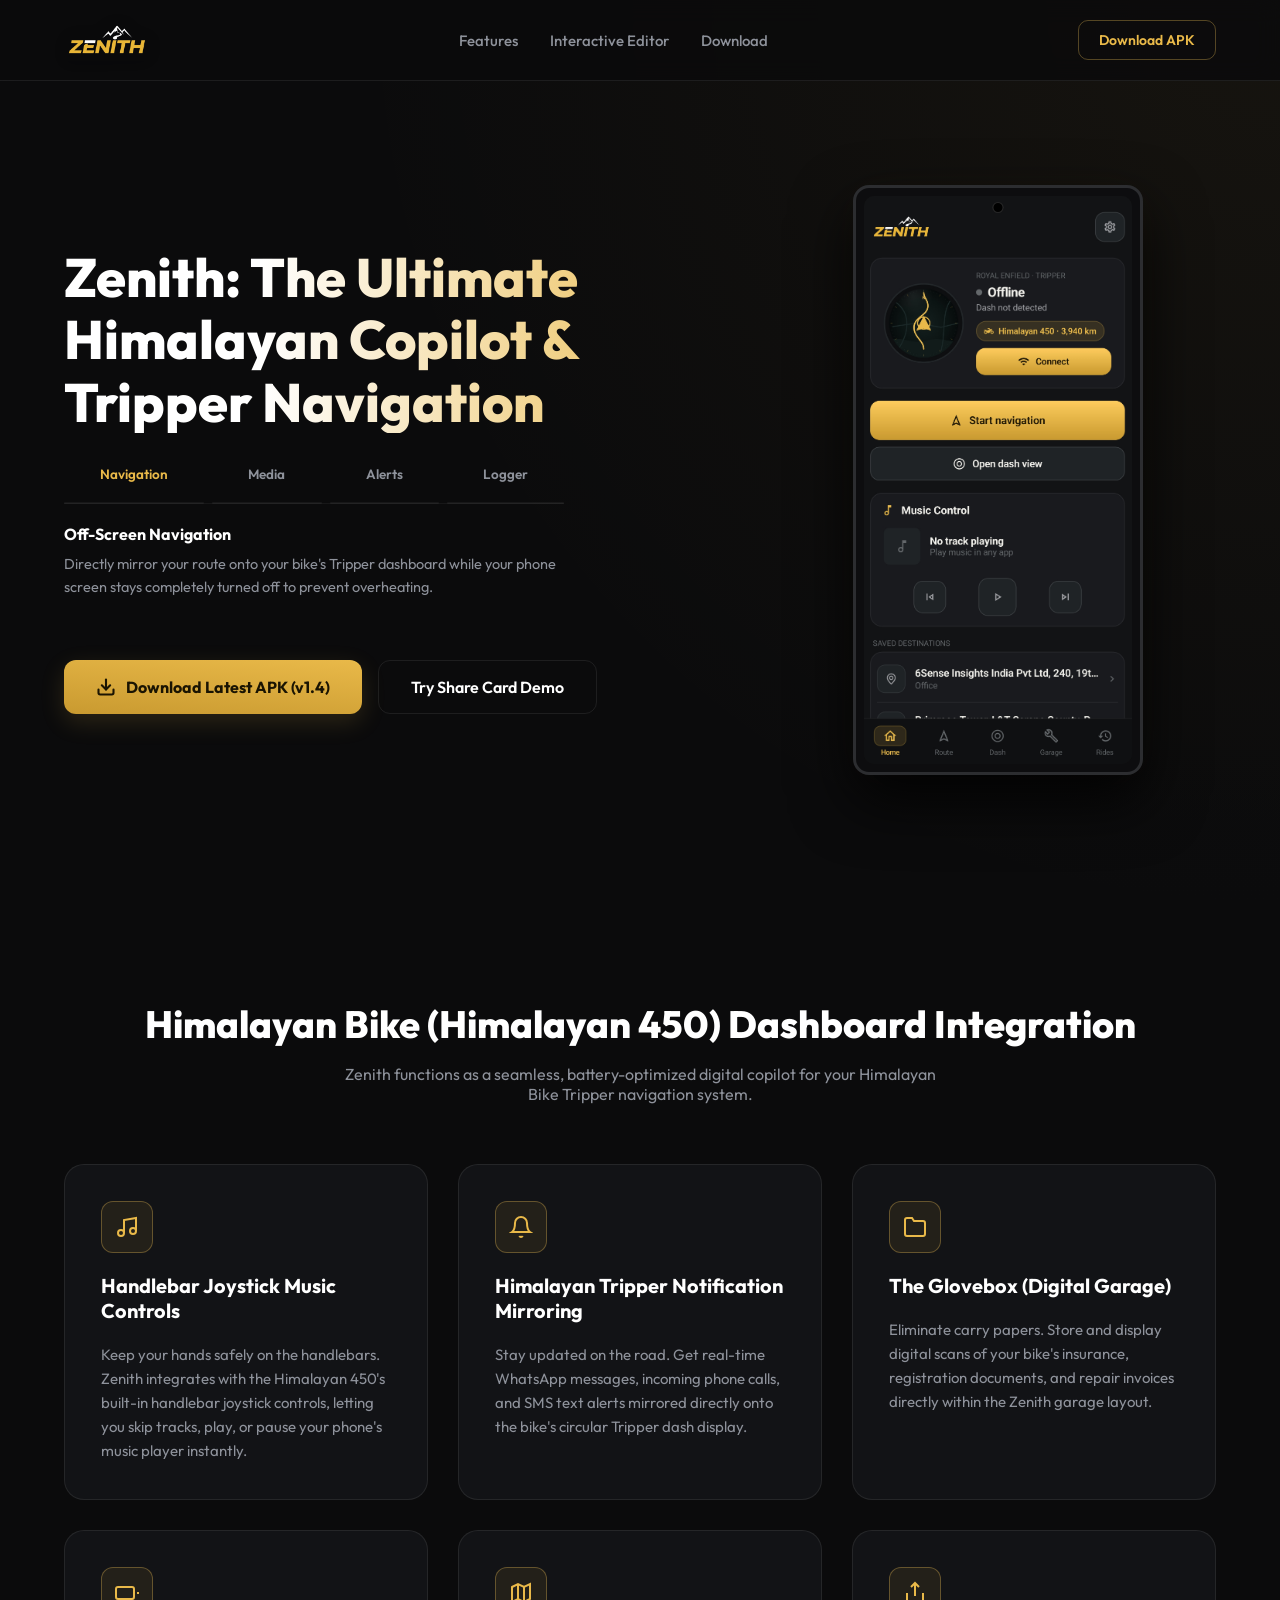
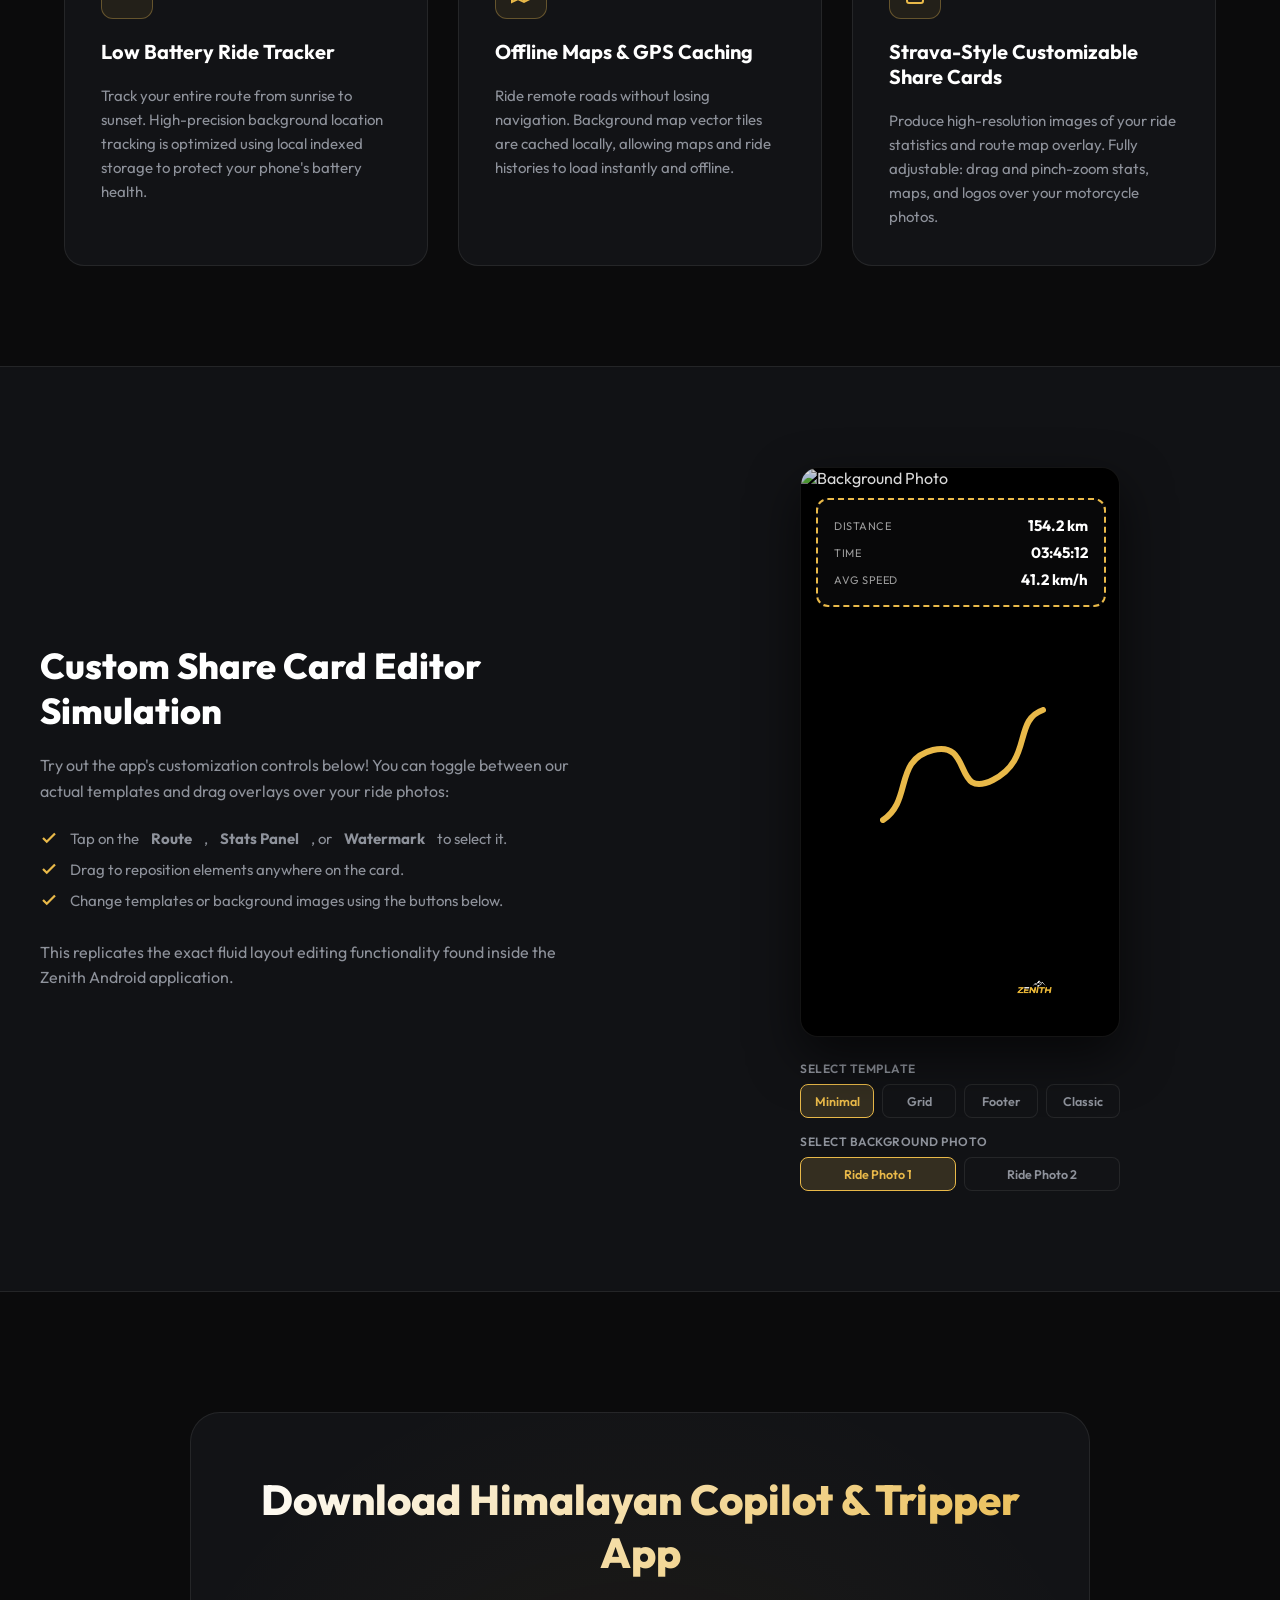
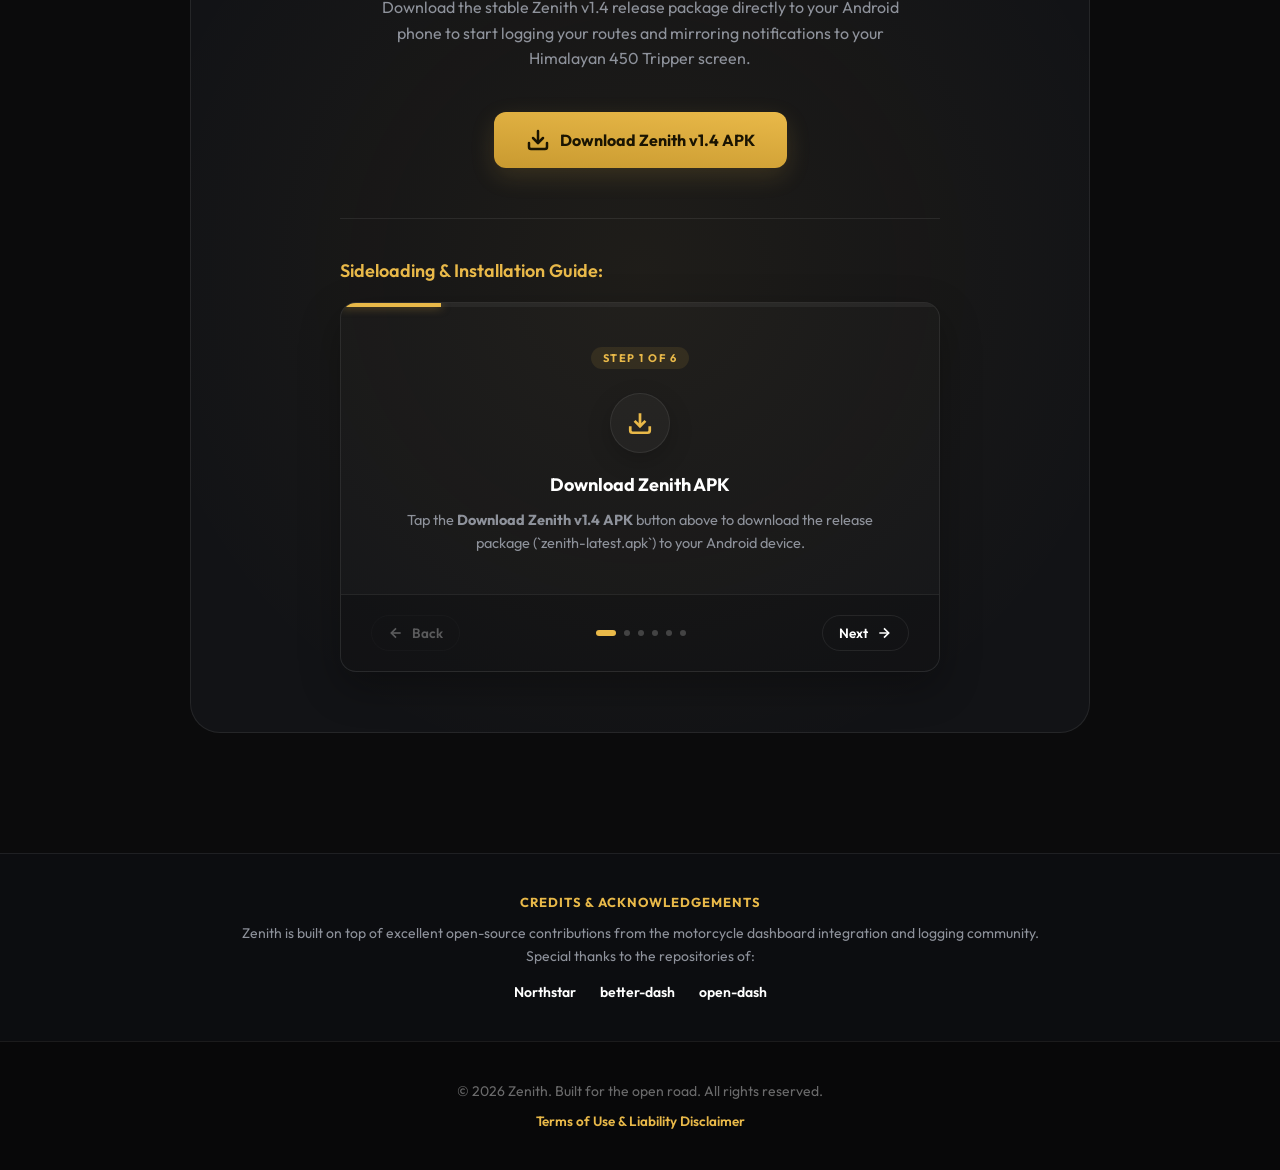
==== commit 341054d4: "feat: upgrade sideloading guide to interactive slider and sync auto-playing feature progress tabs" ====
--- a/index.html
+++ b/index.html
@@ -70,7 +70,47 @@
         <div class="hero-container">
             <div class="hero-info">
                 <h1>Zenith: The Ultimate Himalayan Copilot & Tripper Navigation</h1>
-                <p>Zenith is a premium, high-performance console application designed specifically for the Himalayan Bike (Himalayan 450). Directly mirror your route to the bike's Tripper dashboard, control media via the handlebar joystick, receive real-time call/SMS/WhatsApp notifications on your dash, and log your adventure stats offline.</p>
+                <div class="hero-feature-slider">
+                    <!-- Progress Tabs Headers -->
+                    <div class="feature-slider-tabs">
+                        <button class="slider-tab active" data-slide="1" data-index="0">
+                            <span>Navigation</span>
+                            <div class="tab-progress"><div class="tab-progress-fill"></div></div>
+                        </button>
+                        <button class="slider-tab" data-slide="7" data-index="1">
+                            <span>Media</span>
+                            <div class="tab-progress"><div class="tab-progress-fill"></div></div>
+                        </button>
+                        <button class="slider-tab" data-slide="6" data-index="2">
+                            <span>Alerts</span>
+                            <div class="tab-progress"><div class="tab-progress-fill"></div></div>
+                        </button>
+                        <button class="slider-tab" data-slide="5" data-index="3">
+                            <span>Logger</span>
+                            <div class="tab-progress"><div class="tab-progress-fill"></div></div>
+                        </button>
+                    </div>
+
+                    <!-- Description Card -->
+                    <div class="feature-slider-card">
+                        <div class="slider-card-slide active" data-index="0">
+                            <h5>Off-Screen Navigation</h5>
+                            <p>Directly mirror your route onto your bike's Tripper dashboard while your phone screen stays completely turned off to prevent overheating.</p>
+                        </div>
+                        <div class="slider-card-slide" data-index="1">
+                            <h5>Handlebar Media Controls</h5>
+                            <p>Control music playback (play, pause, skip tracks) directly using your motorcycle's physical handlebar joystick.</p>
+                        </div>
+                        <div class="slider-card-slide" data-index="2">
+                            <h5>Dash Notification Mirroring</h5>
+                            <p>Mirror incoming calls, SMS, and WhatsApp alerts on your Tripper display in real-time.</p>
+                        </div>
+                        <div class="slider-card-slide" data-index="3">
+                            <h5>Adventure Logger & Document Safe</h5>
+                            <p>Log trip statistics, routes, and store digital copies of registration and insurance documents offline.</p>
+                        </div>
+                    </div>
+                </div>
                 <div class="cta-group">
                     <a href="#download" class="btn-primary">
                         <svg width="20" height="20" viewBox="0 0 24 24" fill="none" stroke="currentColor" stroke-width="2.5" stroke-linecap="round" stroke-linejoin="round"><path d="M21 15v4a2 2 0 0 1-2 2H5a2 2 0 0 1-2-2v-4"></path><polyline points="7 10 12 15 17 10"></polyline><line x1="12" y1="15" x2="12" y2="3"></line></svg>
@@ -248,14 +288,98 @@
             </a>
             
             <div class="sideload-steps">
-                <h3>Sideloading Instructions for Android:</h3>
-                <ol>
-                    <li>Tap the <strong>Download Zenith v1.4 APK</strong> button above to download the release package.</li>
-                    <li>If prompted by your browser, confirm the download and tap <strong>OK / Download anyway</strong>.</li>
-                    <li>Once downloaded, open your file manager or browser downloads and tap the <strong>zenith-latest.apk</strong> file.</li>
-                    <li>If this is your first time sideloading, your device will request permission. Tap <strong>Settings</strong> and enable <strong>Allow from this source</strong> for your browser/file manager.</li>
-                    <li>Return to the installer, tap <strong>Install</strong>, and launch the Zenith app!</li>
-                </ol>
+                <h3>Sideloading & Installation Guide:</h3>
+                
+                <div class="step-walkthrough-card">
+                    <!-- Progress Bar -->
+                    <div class="progress-bar-container">
+                        <div class="progress-bar-fill" style="width: 16.66%;"></div>
+                    </div>
+                    
+                    <div class="step-card-content">
+                        <!-- Step 1 -->
+                        <div class="step-slide active" data-step="1">
+                            <span class="step-badge">Step 1 of 6</span>
+                            <div class="step-icon">
+                                <svg viewBox="0 0 24 24" fill="none" stroke="currentColor" stroke-width="2.5"><path d="M21 15v4a2 2 0 0 1-2 2H5a2 2 0 0 1-2-2v-4"></path><polyline points="7 10 12 15 17 10"></polyline><line x1="12" y1="15" x2="12" y2="3"></line></svg>
+                            </div>
+                            <h4>Download Zenith APK</h4>
+                            <p>Tap the <strong>Download Zenith v1.4 APK</strong> button above to download the release package (`zenith-latest.apk`) to your Android device.</p>
+                        </div>
+                        
+                        <!-- Step 2 -->
+                        <div class="step-slide" data-step="2">
+                            <span class="step-badge">Step 2 of 6</span>
+                            <div class="step-icon">
+                                <svg viewBox="0 0 24 24" fill="none" stroke="currentColor" stroke-width="2.5"><path d="M10.29 3.86L1.82 18a2 2 0 0 0 1.71 3h16.94a2 2 0 0 0 1.71-3L13.71 3.86a2 2 0 0 0-3.42 0z"></path><line x1="12" y1="9" x2="12" y2="13"></line><line x1="12" y1="17" x2="12.01" y2="17"></line></svg>
+                            </div>
+                            <h4>Confirm Browser Alert</h4>
+                            <p>If prompted by your browser with a security warning, tap <strong>OK</strong> or <strong>Download anyway</strong> to proceed.</p>
+                        </div>
+                        
+                        <!-- Step 3 -->
+                        <div class="step-slide" data-step="3">
+                            <span class="step-badge">Step 3 of 6</span>
+                            <div class="step-icon">
+                                <svg viewBox="0 0 24 24" fill="none" stroke="currentColor" stroke-width="2.5"><path d="M22 19a2 2 0 0 1-2 2H4a2 2 0 0 1-2-2V5a2 2 0 0 1 2-2h5l2 3h9a2 2 0 0 1 2 2z"></path></svg>
+                            </div>
+                            <h4>Open File Manager</h4>
+                            <p>Once the download is complete, open your device's <strong>File Manager</strong> or <strong>Downloads</strong> folder and tap the `zenith-latest.apk` file.</p>
+                        </div>
+                        
+                        <!-- Step 4 -->
+                        <div class="step-slide" data-step="4">
+                            <span class="step-badge">Step 4 of 6</span>
+                            <div class="step-icon">
+                                <svg viewBox="0 0 24 24" fill="none" stroke="currentColor" stroke-width="2.5"><circle cx="12" cy="12" r="3"></circle><path d="M19.4 15a1.65 1.65 0 0 0 .33 1.82l.06.06a2 2 0 1 1-2.83 2.83l-.06-.06a1.65 1.65 0 0 0-1.82-.33 1.65 1.65 0 0 0-1 1.51V21a2 2 0 0 1-4 0v-.09A1.65 1.65 0 0 0 9 19.4a1.65 1.65 0 0 0-1.82.33l-.06.06a2 2 0 1 1-2.83-2.83l.06-.06a1.65 1.65 0 0 0 .33-1.82 1.65 1.65 0 0 0-1.51-1H3a2 2 0 0 1 0-4h.09A1.65 1.65 0 0 0 4.6 9a1.65 1.65 0 0 0-.33-1.82l-.06-.06a2 2 0 1 1 2.83-2.83l.06.06a1.65 1.65 0 0 0 1.82.33H9a1.65 1.65 0 0 0 1-1.51V3a2 2 0 0 1 4 0v.09a1.65 1.65 0 0 0 1 1.51 1.65 1.65 0 0 0 1.82-.33l.06-.06a2 2 0 1 1 2.83 2.83l-.06.06a1.65 1.65 0 0 0-.33 1.82V9a1.65 1.65 0 0 0 1.51 1H21a2 2 0 0 1 0 4h-.09a1.65 1.65 0 0 0-1.51 1z"></path></svg>
+                            </div>
+                            <h4>Enable Sideload Permissions</h4>
+                            <p>If this is your first time sideloading, your device will prompt you. Tap <strong>Settings</strong> and switch on <strong>Allow from this source</strong> for your browser or file manager.</p>
+                        </div>
+                        
+                        <!-- Step 5 -->
+                        <div class="step-slide" data-step="5">
+                            <span class="step-badge">Step 5 of 6</span>
+                            <div class="step-icon">
+                                <svg viewBox="0 0 24 24" fill="none" stroke="currentColor" stroke-width="2.5"><path d="M12 22s8-4 8-10V5l-8-3-8 3v7c0 6 8 10 8 10z"></path></svg>
+                            </div>
+                            <h4>Google Play Protect Warns?</h4>
+                            <p>If Google Play Protect warns you or blocks installation (common for community builds with self-signed keys), you may need to temporarily pause it. <a href="https://support.google.com/googleplay/answer/2812853" target="_blank" style="color: var(--gold-accent); text-decoration: underline; font-weight: 600;">Click here to learn how to pause Play Protect</a>.</p>
+                        </div>
+                        
+                        <!-- Step 6 -->
+                        <div class="step-slide" data-step="6">
+                            <span class="step-badge">Step 6 of 6</span>
+                            <div class="step-icon">
+                                <svg viewBox="0 0 24 24" fill="none" stroke="currentColor" stroke-width="2.5"><polyline points="20 6 9 17 4 12"></polyline></svg>
+                            </div>
+                            <h4>Install & Launch Zenith</h4>
+                            <p>Return to the installation prompt, tap <strong>Install</strong>, and launch the Zenith app! You are ready to sync with your Himalayan Tripper display.</p>
+                        </div>
+                    </div>
+                    
+                    <!-- Navigation Controls -->
+                    <div class="step-controls">
+                        <button class="step-btn btn-prev" disabled>
+                            <svg width="16" height="16" viewBox="0 0 24 24" fill="none" stroke="currentColor" stroke-width="2.5"><line x1="19" y1="12" x2="5" y2="12"></line><polyline points="12 19 5 12 12 5"></polyline></svg>
+                            Back
+                        </button>
+                        
+                        <div class="step-dots">
+                            <span class="dot active" data-go="1"></span>
+                            <span class="dot" data-go="2"></span>
+                            <span class="dot" data-go="3"></span>
+                            <span class="dot" data-go="4"></span>
+                            <span class="dot" data-go="5"></span>
+                            <span class="dot" data-go="6"></span>
+                        </div>
+                        
+                        <button class="step-btn btn-next">
+                            Next
+                            <svg width="16" height="16" viewBox="0 0 24 24" fill="none" stroke="currentColor" stroke-width="2.5"><line x1="5" y1="12" x2="19" y2="12"></line><polyline points="12 5 19 12 12 19"></polyline></svg>
+                        </button>
+                    </div>
+                </div>
             </div>
         </div>
     </section>
@@ -268,16 +392,17 @@
                 Zenith is built on top of excellent open-source contributions from the motorcycle dashboard integration and logging community. Special thanks to the repositories of:
             </p>
             <div style="display: flex; justify-content: center; gap: 24px; flex-wrap: wrap;">
-                <a href="https://github.com/iamakkkhil/Zenith" target="_blank" style="color: var(--text-primary); text-decoration: none; font-size: 14px; font-weight: 600; transition: color 0.3s;" onmouseover="this.style.color='#E9B949'" onmouseout="this.style.color='#fff'">Northstar</a>
+                <a href="https://github.com/adityadasika21/NorthStar" target="_blank" style="color: var(--text-primary); text-decoration: none; font-size: 14px; font-weight: 600; transition: color 0.3s;" onmouseover="this.style.color='#E9B949'" onmouseout="this.style.color='#fff'">Northstar</a>
                 <a href="https://github.com/norbertFeron/better-dash" target="_blank" style="color: var(--text-primary); text-decoration: none; font-size: 14px; font-weight: 600; transition: color 0.3s;" onmouseover="this.style.color='#E9B949'" onmouseout="this.style.color='#fff'">better-dash</a>
-                <a href="https://github.com/OpenDash" target="_blank" style="color: var(--text-primary); text-decoration: none; font-size: 14px; font-weight: 600; transition: color 0.3s;" onmouseover="this.style.color='#E9B949'" onmouseout="this.style.color='#fff'">OpenDash</a>
+                <a href="https://github.com/subtlesayak/open-dash" target="_blank" style="color: var(--text-primary); text-decoration: none; font-size: 14px; font-weight: 600; transition: color 0.3s;" onmouseover="this.style.color='#E9B949'" onmouseout="this.style.color='#fff'">open-dash</a>
             </div>
         </div>
     </section>
 
     <!-- Footer -->
-    <footer>
-        <p>&copy; 2026 Zenith. Built for the open road. All rights reserved.</p>
+    <footer style="padding: 40px 24px; background: #080809; text-align: center; border-top: 1px solid var(--border-color);">
+        <p style="margin-bottom: 12px; color: rgba(255,255,255,0.4); font-size: 14px;">&copy; 2026 Zenith. Built for the open road. All rights reserved.</p>
+        <p><a href="disclaimer.html" style="color: var(--gold-accent); text-decoration: none; font-size: 13.5px; font-weight: 600; transition: color 0.3s;" onmouseover="this.style.color='#fff'" onmouseout="this.style.color='#E9B949'">Terms of Use & Liability Disclaimer</a></p>
     </footer>
 
     <script src="script.js"></script>
--- a/styles.css
+++ b/styles.css
@@ -71,7 +71,7 @@
 }
 
 .logo-img-text {
-    height: 32px;
+    height: 48px;
     width: auto;
     filter: drop-shadow(0px 2px 8px rgba(0,0,0,0.3));
 }
@@ -219,11 +219,11 @@
 .phone-wrapper {
     width: 290px;
     height: 590px;
-    background: #000000;
-    border-radius: 40px;
-    padding: 11px;
-    border: 4px solid #2d2e30;
-    box-shadow: 0 25px 60px rgba(0,0,0,0.8), 0 0 40px rgba(233, 185, 73, 0.05);
+    background: #0d0d0f;
+    border-radius: 16px; /* Boxy S24 Ultra sharp-corner look */
+    padding: 8px;
+    border: 3.5px solid #2c2d30;
+    box-shadow: 0 25px 60px rgba(0,0,0,0.85), 0 0 40px rgba(233, 185, 73, 0.03);
     position: relative;
     overflow: hidden;
 }
@@ -231,7 +231,7 @@
 .phone-screen {
     width: 100%;
     height: 100%;
-    border-radius: 32px;
+    border-radius: 10px;
     overflow: hidden;
     position: relative;
     background: #111;
@@ -239,15 +239,108 @@
 
 .phone-notch {
     position: absolute;
-    top: 0;
+    top: 14px;
     left: 50%;
     transform: translateX(-50%);
-    width: 110px;
-    height: 25px;
+    width: 11px;
+    height: 11px;
     background: #000000;
-    border-bottom-left-radius: 16px;
-    border-bottom-right-radius: 16px;
+    border-radius: 50%;
+    border: 1px solid rgba(255, 255, 255, 0.15);
     z-index: 100;
+}
+
+.hero-feature-slider {
+    margin-top: 24px;
+    margin-bottom: 36px;
+    text-align: left;
+    max-width: 500px;
+}
+
+.feature-slider-tabs {
+    display: flex;
+    gap: 8px;
+    border-bottom: 1px solid rgba(255, 255, 255, 0.05);
+    padding-bottom: 12px;
+    margin-bottom: 20px;
+}
+
+.slider-tab {
+    background: transparent;
+    border: none;
+    cursor: pointer;
+    color: var(--text-secondary);
+    font-size: 13.5px;
+    font-weight: 600;
+    padding: 8px 12px;
+    position: relative;
+    flex-grow: 1;
+    display: flex;
+    flex-direction: column;
+    align-items: center;
+    gap: 6px;
+    transition: color 0.3s;
+}
+
+.slider-tab:hover {
+    color: #FFFFFF;
+}
+
+.slider-tab.active {
+    color: var(--gold-accent);
+}
+
+.tab-progress {
+    width: 100%;
+    height: 2px;
+    background: rgba(255, 255, 255, 0.05);
+    border-radius: 2px;
+    overflow: hidden;
+    position: absolute;
+    bottom: -13px;
+    left: 0;
+}
+
+.tab-progress-fill {
+    width: 0;
+    height: 100%;
+    background: var(--gold-accent);
+    transition: width 0.1s linear;
+}
+
+.feature-slider-card {
+    min-height: 100px;
+    position: relative;
+}
+
+.slider-card-slide {
+    display: none;
+    animation: slideFadeIn 0.4s ease forwards;
+}
+
+.slider-card-slide.active {
+    display: flex;
+    flex-direction: column;
+    gap: 8px;
+}
+
+@keyframes slideFadeIn {
+    from { opacity: 0; transform: translateY(6px); }
+    to { opacity: 1; transform: translateY(0); }
+}
+
+.slider-card-slide h5 {
+    font-size: 16px;
+    font-weight: 700;
+    color: #FFFFFF;
+    margin: 0;
+}
+
+.slider-card-slide p {
+    font-size: 14.5px;
+    color: var(--text-secondary);
+    line-height: 1.6;
+    margin: 0;
 }
 
 .slider-container {
@@ -683,37 +776,156 @@
     color: var(--gold-accent);
 }
 
-.sideload-steps ol {
-    list-style: none;
-    counter-reset: steps-counter;
-}
-
-.sideload-steps ol li {
+.step-walkthrough-card {
+    background: rgba(255, 255, 255, 0.015);
+    border: 1px solid var(--border-color);
+    border-radius: 16px;
+    overflow: hidden;
+    margin-top: 20px;
+    display: flex;
+    flex-direction: column;
+    box-shadow: 0 15px 40px rgba(0,0,0,0.3);
+}
+
+.progress-bar-container {
+    width: 100%;
+    height: 4px;
+    background: rgba(255, 255, 255, 0.05);
+}
+
+.progress-bar-fill {
+    height: 100%;
+    background: var(--gold-accent);
+    box-shadow: 0 0 10px rgba(233, 185, 73, 0.5);
+    transition: width 0.4s ease;
+}
+
+.step-card-content {
+    padding: 40px 30px;
+    min-height: 270px;
+    display: flex;
+    flex-direction: column;
+    justify-content: center;
+    align-items: center;
+    text-align: center;
     position: relative;
-    padding-left: 36px;
+}
+
+.step-slide {
+    display: none;
+    flex-direction: column;
+    align-items: center;
+    animation: fadeIn 0.4s ease;
+}
+
+.step-slide.active {
+    display: flex;
+}
+
+@keyframes fadeIn {
+    from { opacity: 0; transform: translateY(10px); }
+    to { opacity: 1; transform: translateY(0); }
+}
+
+.step-badge {
+    font-size: 11px;
+    font-weight: 700;
+    color: var(--gold-accent);
+    text-transform: uppercase;
+    letter-spacing: 1.5px;
+    background: rgba(233, 185, 73, 0.1);
+    padding: 4px 12px;
+    border-radius: 20px;
+    margin-bottom: 24px;
+}
+
+.step-icon {
+    width: 60px;
+    height: 60px;
+    background: rgba(255, 255, 255, 0.03);
+    border: 1.5px solid var(--border-color);
+    border-radius: 50%;
+    display: flex;
+    align-items: center;
+    justify-content: center;
     margin-bottom: 20px;
-    color: var(--text-secondary);
+    color: var(--gold-accent);
+    box-shadow: 0 8px 24px rgba(0,0,0,0.2);
+}
+
+.step-icon svg {
+    width: 26px;
+    height: 26px;
+}
+
+.step-slide h4 {
+    font-size: 18px;
+    font-weight: 700;
+    color: #FFFFFF;
+    margin: 0 0 12px 0;
+}
+
+.step-slide p {
     font-size: 14.5px;
-    line-height: 1.5;
-}
-
-.sideload-steps ol li::before {
-    content: counter(steps-counter);
-    counter-increment: steps-counter;
-    position: absolute;
-    left: 0;
-    top: 2px;
-    width: 22px;
-    height: 22px;
-    background: rgba(255, 205, 94, 0.1);
-    border: 1px solid var(--gold-border);
+    color: var(--text-secondary);
+    line-height: 1.6;
+    margin: 0;
+    max-width: 500px;
+}
+
+.step-controls {
+    display: flex;
+    align-items: center;
+    justify-content: space-between;
+    padding: 20px 30px;
+    border-top: 1px solid var(--border-color);
+    background: rgba(0,0,0,0.2);
+}
+
+.step-btn {
+    background: transparent;
+    border: 1px solid var(--border-color);
+    color: #FFFFFF;
+    padding: 8px 16px;
+    border-radius: 20px;
+    font-size: 13.5px;
+    font-weight: 600;
+    cursor: pointer;
+    display: flex;
+    align-items: center;
+    gap: 8px;
+    transition: all 0.3s ease;
+}
+
+.step-btn:hover:not(:disabled) {
+    border-color: var(--gold-accent);
+    color: var(--gold-accent);
+    background: rgba(233, 185, 73, 0.05);
+}
+
+.step-btn:disabled {
+    opacity: 0.3;
+    cursor: not-allowed;
+}
+
+.step-dots {
+    display: flex;
+    gap: 8px;
+}
+
+.dot {
+    width: 6px;
+    height: 6px;
+    background: rgba(255,255,255,0.2);
     border-radius: 50%;
-    color: var(--gold-accent);
-    display: flex;
-    align-items: center;
-    justify-content: center;
-    font-size: 12px;
-    font-weight: 600;
+    cursor: pointer;
+    transition: all 0.3s ease;
+}
+
+.dot.active {
+    width: 20px;
+    border-radius: 10px;
+    background: var(--gold-accent);
 }
 
 /* Footer */
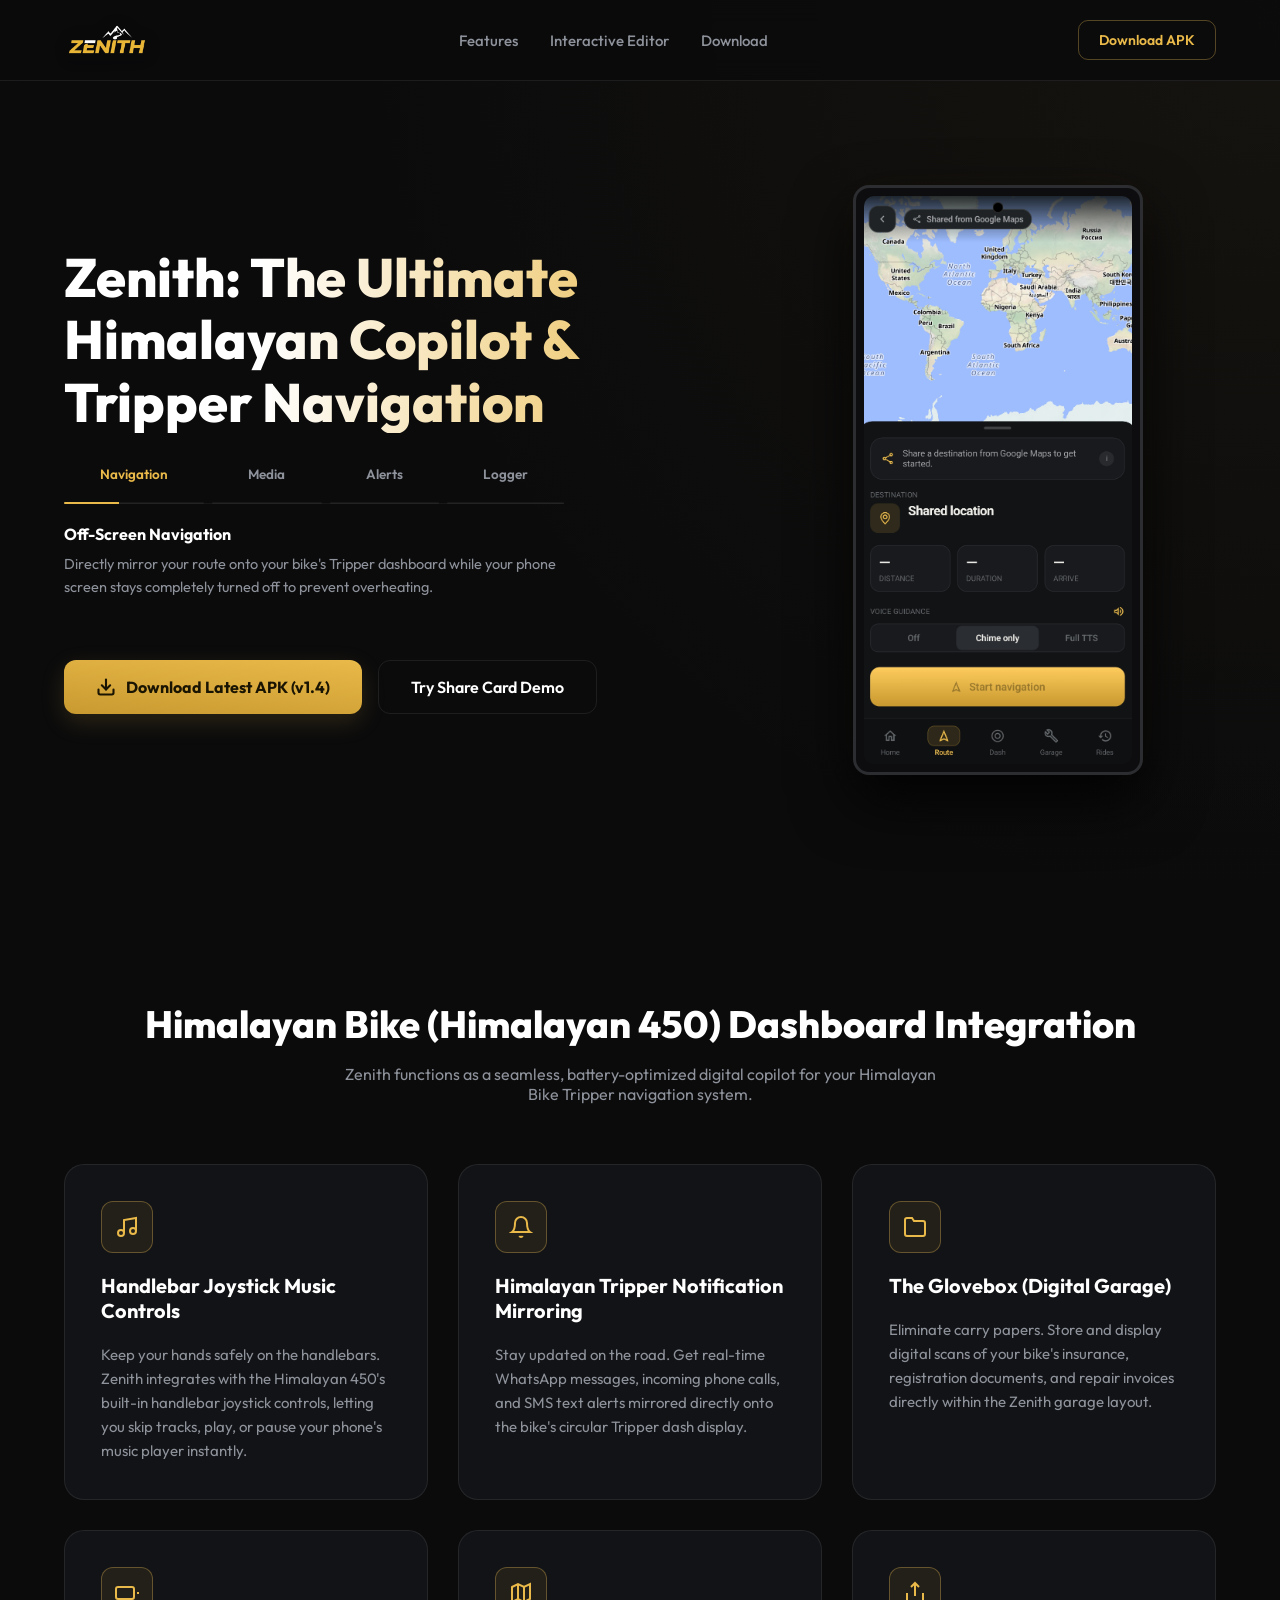
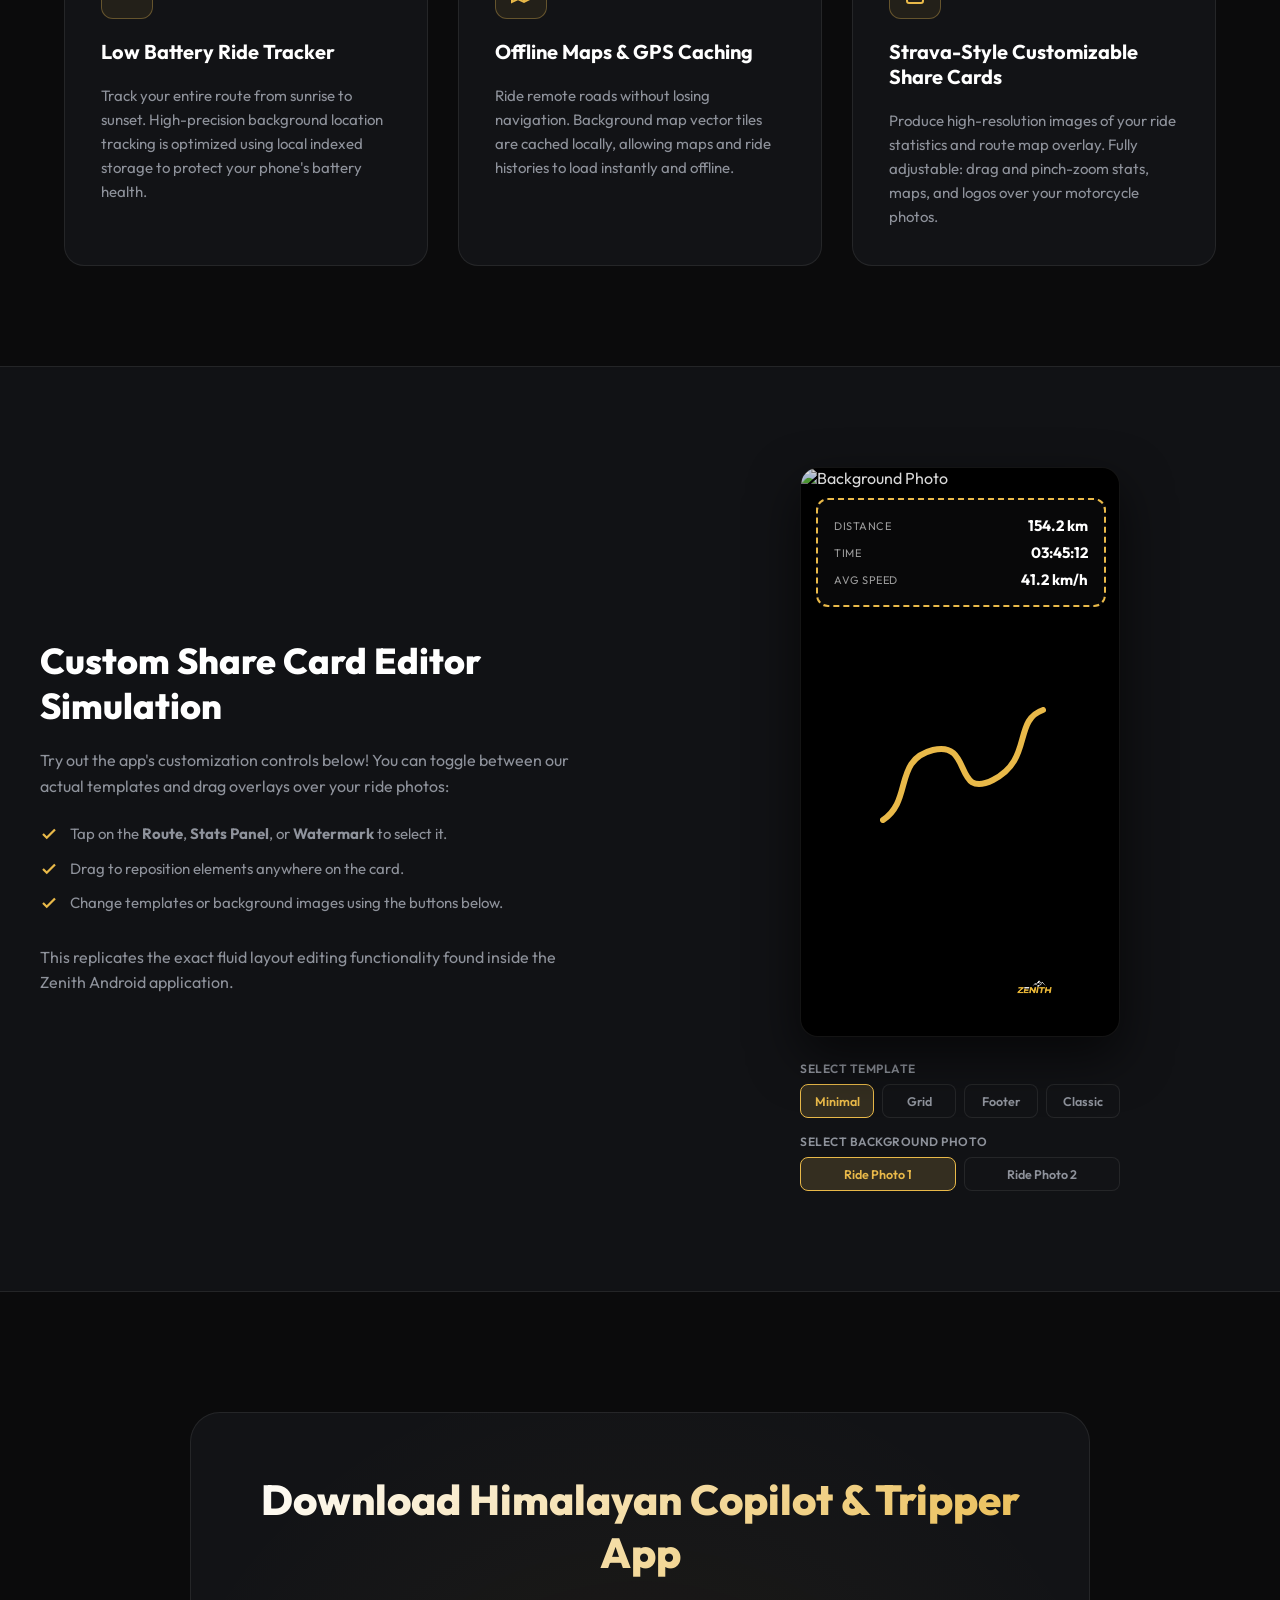
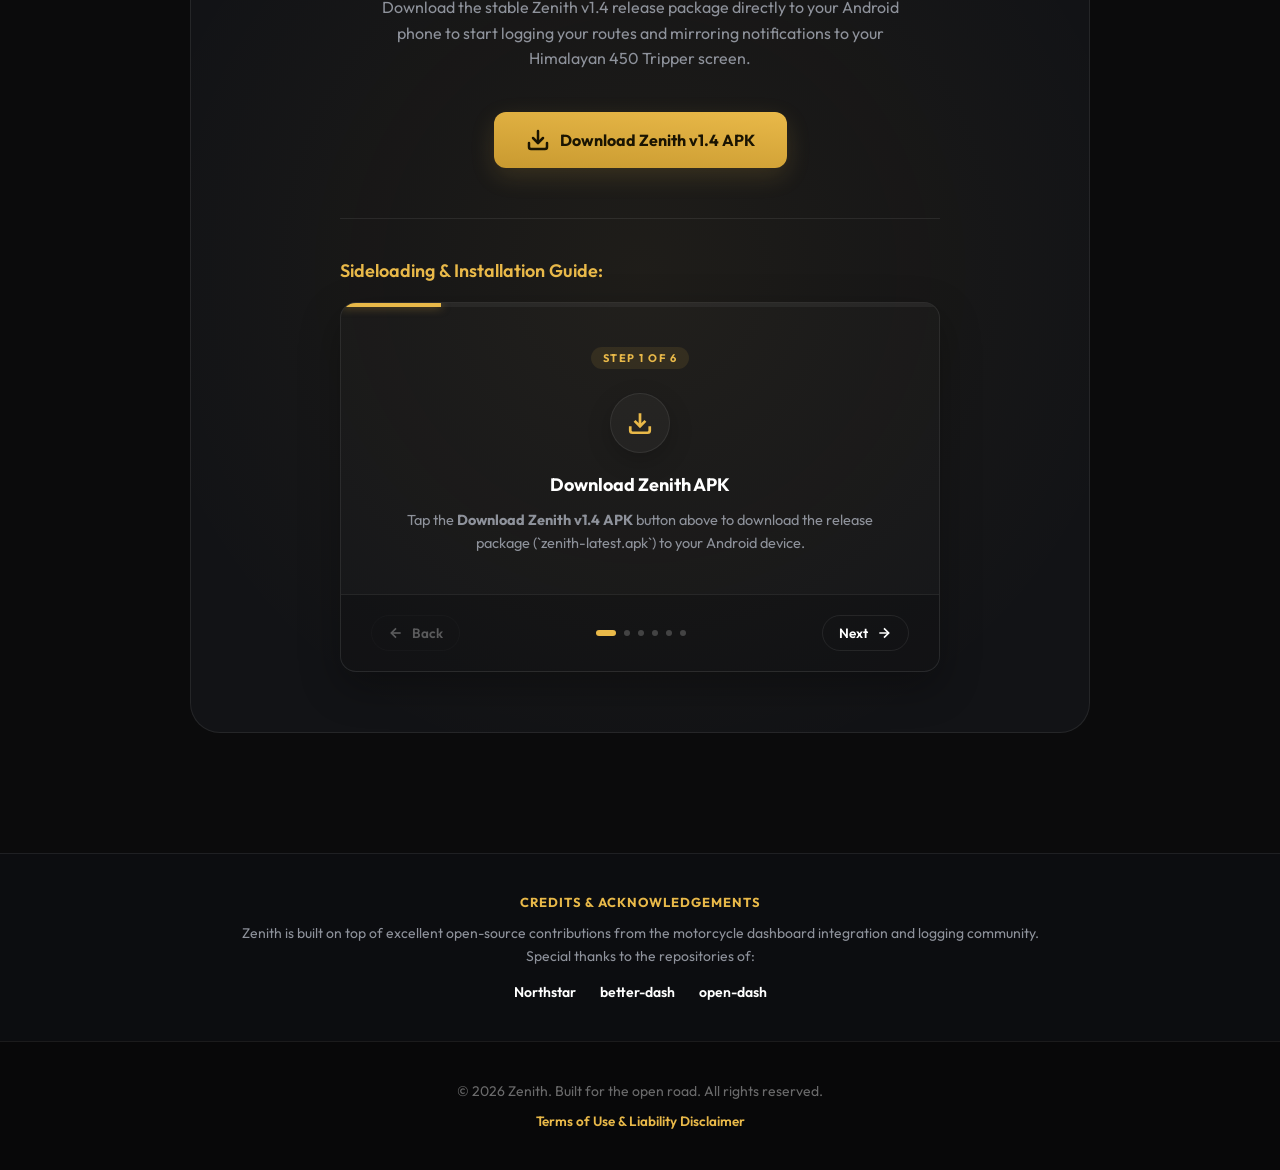
==== commit 0615410c: "style: fix mobile walkthrough layout button overflow and wrap" ====
--- a/index.html
+++ b/index.html
@@ -213,15 +213,15 @@
                 <ul>
                     <li>
                         <svg viewBox="0 0 24 24" fill="none" stroke="currentColor" stroke-width="3"><polyline points="20 6 9 17 4 12"></polyline></svg>
-                        Tap on the <strong>Route</strong>, <strong>Stats Panel</strong>, or <strong>Watermark</strong> to select it.
+                        <span>Tap on the <strong>Route</strong>, <strong>Stats Panel</strong>, or <strong>Watermark</strong> to select it.</span>
                     </li>
                     <li>
                         <svg viewBox="0 0 24 24" fill="none" stroke="currentColor" stroke-width="3"><polyline points="20 6 9 17 4 12"></polyline></svg>
-                        Drag to reposition elements anywhere on the card.
+                        <span>Drag to reposition elements anywhere on the card.</span>
                     </li>
                     <li>
                         <svg viewBox="0 0 24 24" fill="none" stroke="currentColor" stroke-width="3"><polyline points="20 6 9 17 4 12"></polyline></svg>
-                        Change templates or background images using the buttons below.
+                        <span>Change templates or background images using the buttons below.</span>
                     </li>
                 </ul>
                 <p>This replicates the exact fluid layout editing functionality found inside the Zenith Android application.</p>
--- a/styles.css
+++ b/styles.css
@@ -483,17 +483,20 @@
 
 .interactive-info ul li {
     display: flex;
-    align-items: center;
+    align-items: flex-start;
     gap: 12px;
     margin-bottom: 12px;
     font-size: 15px;
     color: var(--text-secondary);
+    line-height: 1.5;
 }
 
 .interactive-info ul li svg {
     color: var(--gold-accent);
     width: 18px;
     height: 18px;
+    flex-shrink: 0;
+    margin-top: 2px;
 }
 
 /* Interactive Share Canvas styling */
@@ -1028,4 +1031,83 @@
         font-size: 11px;
         padding: 6px 10px;
     }
-}
+
+    /* Sideloading Guide & Download Box Mobile Alignment Fixes */
+    .download-section {
+        padding: 60px 12px;
+    }
+
+    .download-box {
+        padding: 40px 16px;
+        border-radius: 20px;
+    }
+
+    .download-box h2 {
+        font-size: 28px;
+    }
+
+    .download-box p {
+        font-size: 14px;
+        margin-bottom: 24px;
+    }
+
+    .sideload-steps {
+        margin-top: 30px;
+        padding-top: 24px;
+    }
+
+    .step-walkthrough-card {
+        margin-top: 16px;
+    }
+
+    .step-card-content {
+        padding: 24px 12px;
+        min-height: 240px;
+    }
+
+    .step-badge {
+        margin-bottom: 16px;
+    }
+
+    .step-icon {
+        width: 48px;
+        height: 48px;
+        margin-bottom: 16px;
+    }
+
+    .step-icon svg {
+        width: 20px;
+        height: 20px;
+    }
+
+    .step-slide h4 {
+        font-size: 16px;
+        margin-bottom: 8px;
+    }
+
+    .step-slide p {
+        font-size: 13px;
+        line-height: 1.5;
+    }
+
+    .step-controls {
+        padding: 12px 16px;
+        gap: 8px;
+    }
+
+    .step-btn {
+        padding: 6px 12px;
+        font-size: 12px;
+        gap: 4px;
+    }
+
+    .step-btn svg {
+        width: 14px;
+        height: 14px;
+    }
+
+    /* Hide redundant pagination dots on mobile to prevent horizontal overflow */
+    .step-dots {
+        display: none;
+    }
+}
